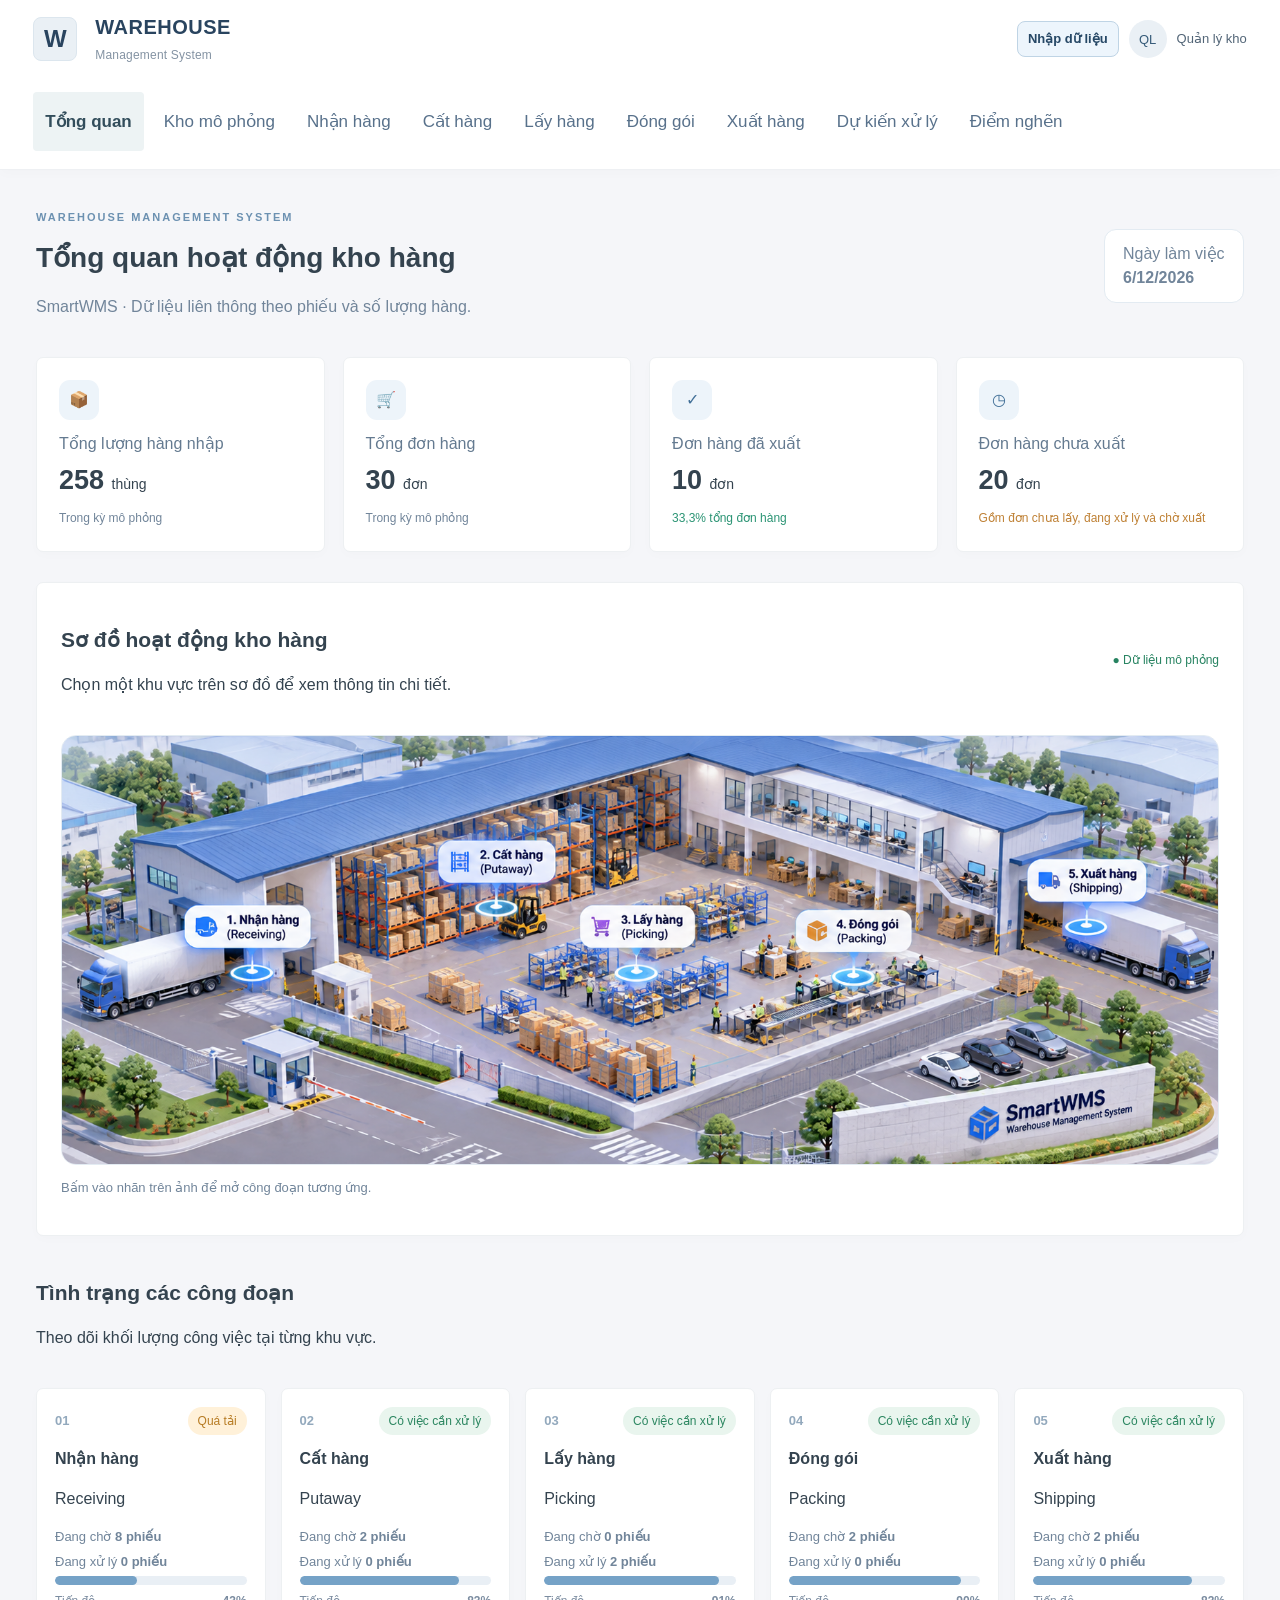
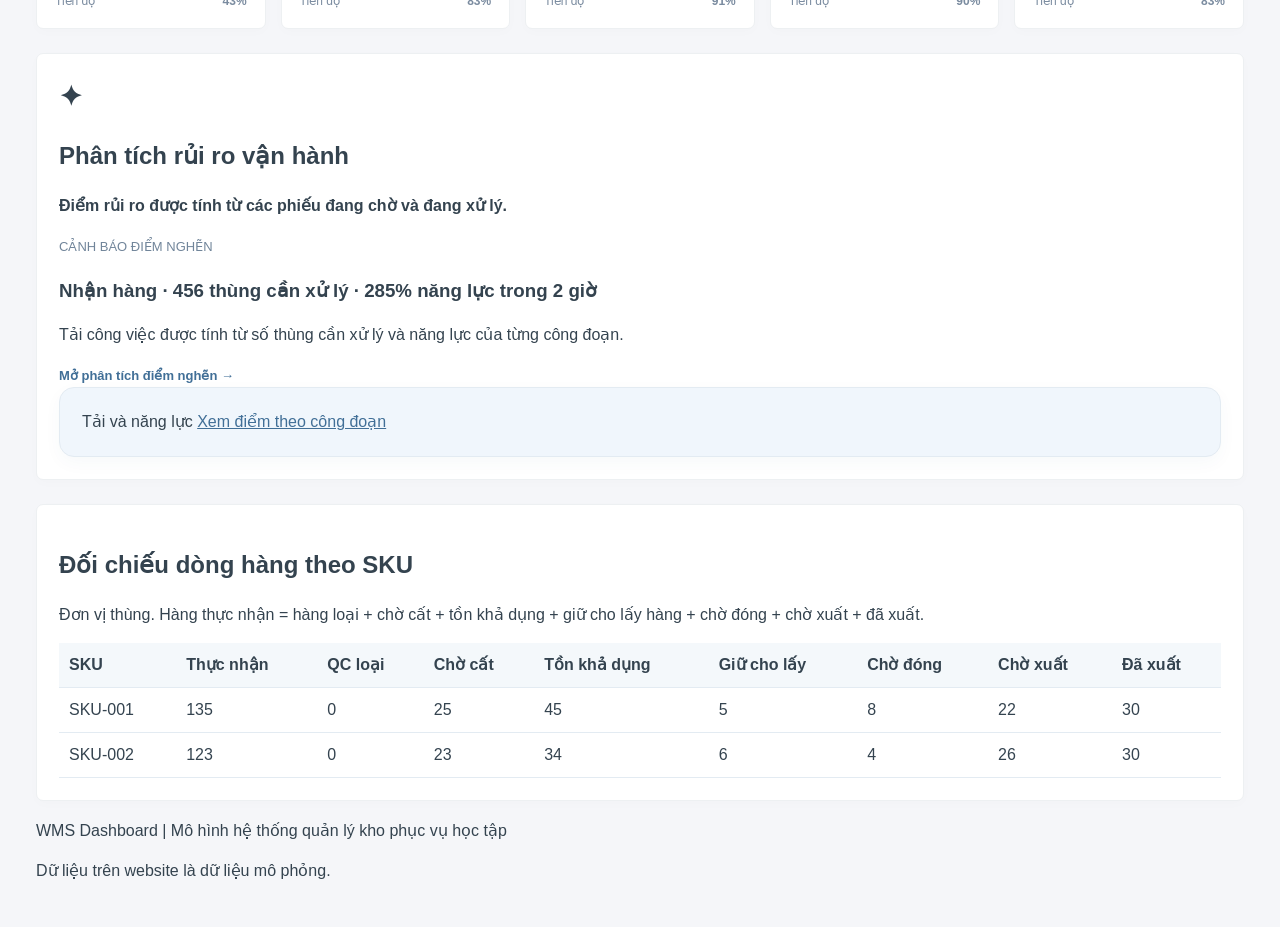
==== index.html @ bd13a4e2 "Add files via upload" ====
<!DOCTYPE html>
<html lang="vi">
<head>
    <meta charset="UTF-8">
    <meta name="viewport" content="width=device-width, initial-scale=1.0">
    <title>WMS - Hệ thống quản lý kho</title>
    <link rel="stylesheet" href="style.css?v=7">
</head>
<body>

<header class="topbar">
    <div class="brand">
        <span class="brand-icon">W</span>
        <div>
            <h2>WAREHOUSE</h2>
            <small>Management System</small>
        </div>
    </div>

    <nav class="navigation">
        <a class="active" href="index.html">Tổng quan</a>
        <a href="simulation.html">Kho mô phỏng</a>
        <a href="stage.html?stage=receiving">Nhận hàng</a>
        <a href="stage.html?stage=putaway">Cất hàng</a>
        <a href="stage.html?stage=picking">Lấy hàng</a>
        <a href="stage.html?stage=packing">Đóng gói</a>
        <a href="stage.html?stage=shipping">Xuất hàng</a>
        <a href="ai_dashboard.html">Dự kiến xử lý</a>
        <a href="bottleneck_analysis.html">Điểm nghẽn</a>
    </nav>

    <div class="user">
        <a class="data-import-link" href="import.html">Nhập dữ liệu</a><span class="avatar">QL</span>
        <span>Quản lý kho</span>
    </div>
</header>

<main class="container">

    <section class="page-heading">
        <div>
            <p class="eyebrow">WAREHOUSE MANAGEMENT SYSTEM</p>
            <h1>Tổng quan hoạt động kho hàng</h1>
            <p class="subheading">SmartWMS · Dữ liệu liên thông theo phiếu và số lượng hàng.</p>
        </div>
        <div class="date-box">
            <span>Ngày làm việc</span>
            <strong id="today"></strong>
        </div>
    </section>

    <section class="overview-grid">
        <div class="overview-card">
            <span class="card-icon">📦</span>
            <p>Tổng lượng hàng nhập</p>
          <h2>0 <small>thùng</small></h2>
            <span class="card-note">Trong kỳ mô phỏng</span>
        </div>

        <div class="overview-card">
            <span class="card-icon">🛒</span>
            <p>Tổng đơn hàng</p>
            <h2>0 <small>đơn</small></h2>
            <span class="card-note">Trong kỳ mô phỏng</span>
        </div>

        <div class="overview-card">
            <span class="card-icon">✓</span>
            <p>Đơn hàng đã xuất</p>
           <h2>0 <small>đơn</small></h2>
            <span class="card-note positive">Chưa có dữ liệu</span>
        </div>

        <div class="overview-card">
            <span class="card-icon">◷</span>
            <p>Đơn hàng chưa xuất</p>
        <h2>0 <small>đơn</small></h2>
            <span class="card-note warning-text">Gồm đơn chưa lấy, đang xử lý và chờ xuất</span>
        </div>
    </section>

    <section class="warehouse-section">
        <div class="section-heading">
            <div>
                <h2>Sơ đồ hoạt động kho hàng</h2>
                <p>Chọn một khu vực trên sơ đồ để xem thông tin chi tiết.</p>
            </div>
            <span class="live-label">● Dữ liệu mô phỏng</span>
        </div>

        <div class="warehouse-map">
          <img src="warehouse.png" alt="Sơ đồ kho hàng">

            <a class="hotspot receiving" href="stage.html?stage=receiving" aria-label="Nhận hàng" style="--x:10.6%;--y:39.6%;--w:10.9%"></a>

            <a class="hotspot putaway" href="stage.html?stage=putaway" aria-label="Cất hàng" style="--x:32.5%;--y:24.4%;--w:10.2%"></a>

            <a class="hotspot picking" href="stage.html?stage=picking" aria-label="Lấy hàng" style="--x:44.8%;--y:39.5%;--w:10.0%"></a>

            <a class="hotspot packing" href="stage.html?stage=packing" aria-label="Đóng gói" style="--x:63.5%;--y:40.5%;--w:10.0%"></a>

            <a class="hotspot shipping" href="stage.html?stage=shipping" aria-label="Xuất hàng" style="--x:83.5%;--y:28.8%;--w:10.3%"></a>
        </div>

        <p class="image-caption">
            Bấm vào nhãn trên ảnh để mở công đoạn tương ứng.
        </p>
    </section>

    <section class="process-section">
        <div class="section-heading">
            <div>
                <h2>Tình trạng các công đoạn</h2>
                <p>Theo dõi khối lượng công việc tại từng khu vực.</p>
            </div>
        </div>

        <div class="process-grid">

            <a class="process-card" href="stage.html?stage=receiving">
                <div class="process-top">
                    <span class="process-number">01</span>
                    <span class="status stable">Chưa có phiếu</span>
                </div>
                <h3>Nhận hàng</h3>
                <p>Receiving</p>
                <div class="process-data">
                    <span>Đang chờ <b>0 phiếu</b></span>
                    <span>Đang xử lý <b>0 phiếu</b></span>
                </div>
                <div class="progress-bar"><span style="width:0%"></span></div>
                <div class="progress-label"><span>Tiến độ</span><b>—</b></div>
            </a>

            <a class="process-card" href="stage.html?stage=putaway">
                <div class="process-top">
                    <span class="process-number">02</span>
                    <span class="status stable">Chưa có phiếu</span>
                </div>
                <h3>Cất hàng</h3>
                <p>Putaway</p>
                <div class="process-data">
                    <span>Đang chờ <b>0 phiếu</b></span>
                    <span>Đang xử lý <b>0 phiếu</b></span>
                </div>
                <div class="progress-bar"><span style="width:0%"></span></div>
                <div class="progress-label"><span>Tiến độ</span><b>—</b></div>
            </a>

            <a class="process-card" href="stage.html?stage=picking">
                <div class="process-top">
                    <span class="process-number">03</span>
                    <span class="status stable">Chưa có phiếu</span>
                </div>
                <h3>Lấy hàng</h3>
                <p>Picking</p>
                <div class="process-data">
                    <span>Đang chờ <b>0 phiếu</b></span>
                    <span>Đang xử lý <b>0 phiếu</b></span>
                </div>
                <div class="progress-bar"><span style="width:0%"></span></div>
                <div class="progress-label"><span>Tiến độ</span><b>—</b></div>
            </a>

            <a class="process-card" href="stage.html?stage=packing">
                <div class="process-top">
                    <span class="process-number">04</span>
                    <span class="status stable">Chưa có phiếu</span>
                </div>
                <h3>Đóng gói</h3>
                <p>Packing</p>
                <div class="process-data">
                    <span>Đang chờ <b>0 phiếu</b></span>
                    <span>Đang xử lý <b>0 phiếu</b></span>
                </div>
                <div class="progress-bar"><span style="width:0%"></span></div>
                <div class="progress-label"><span>Tiến độ</span><b>—</b></div>
            </a>

            <a class="process-card" href="stage.html?stage=shipping">
                <div class="process-top">
                    <span class="process-number">05</span>
                    <span class="status stable">Chưa có phiếu</span>
                </div>
                <h3>Xuất hàng</h3>
                <p>Shipping</p>
                <div class="process-data">
                    <span>Đang chờ <b>0 phiếu</b></span>
                    <span>Đang xử lý <b>0 phiếu</b></span>
                </div>
                <div class="progress-bar"><span style="width:0%"></span></div>
                <div class="progress-label"><span>Tiến độ</span><b>—</b></div>
            </a>

        </div>
    </section>

    <section class="ai-section" id="ai">
        <div class="ai-heading">
            <span class="ai-icon">✦</span>
            <div>
                <h2>Phân tích rủi ro vận hành</h2>
                <p>Điểm rủi ro được tính từ các phiếu đang chờ và đang xử lý.</p>
            </div>
        </div>

        <div class="ai-content" id="bottleneck">
            <div>
                <span class="ai-label">CẢNH BÁO ĐIỂM NGHẼN</span>
                <h3><span id="video-summary">Phân tích điểm nghẽn theo công đoạn</span></h3>
                <p>
                    Tải công việc được tính từ số thùng cần xử lý và năng lực của từng công đoạn.
                </p>
                <a href="bottleneck_analysis.html" class="detail-link">
                    Mở phân tích điểm nghẽn →
                </a>
            </div>

            <div class="prediction-box">
                <span>Tải và năng lực</span>
                <a href="ai_dashboard.html">Xem điểm theo công đoạn</a>
            </div>
        </div>
    </section>

    <section class="panel"><h2>Đối chiếu dòng hàng theo SKU</h2><p>Đơn vị thùng. Hàng thực nhận = hàng loại + chờ cất + tồn khả dụng + giữ cho lấy hàng + chờ đóng + chờ xuất + đã xuất.</p><div class="table-wrap"><table><thead><tr><th>SKU</th><th>Thực nhận</th><th>QC loại</th><th>Chờ cất</th><th>Tồn khả dụng</th><th>Giữ cho lấy</th><th>Chờ đóng</th><th>Chờ xuất</th><th>Đã xuất</th></tr></thead><tbody id="inventory-body"></tbody></table></div></section>
    <footer>
        <p>WMS Dashboard | Mô hình hệ thống quản lý kho phục vụ học tập</p>
        <p>Dữ liệu trên website là dữ liệu mô phỏng.</p>
    </footer>

</main>

<script src="wms-demo.js?v=7"></script>
<script>
    document.getElementById("today").textContent = new Date().toLocaleDateString("vi-VN");
    function renderOverview() {
        const summary = WmsDemo.overview();
        const formatter = new Intl.NumberFormat("vi-VN", {maximumFractionDigits: 1});
        const cards = document.querySelectorAll(".overview-grid .overview-card");
        const counts = [summary.received, summary.orders, summary.completed, summary.orders - summary.completed];
        cards.forEach((card, i) => {
            card.querySelector("h2").firstChild.nodeValue = formatter.format(counts[i]) + " ";
        });
        cards[2].querySelector(".card-note").textContent = summary.orders
            ? formatter.format(100 * summary.completed / summary.orders) + "% tổng đơn hàng"
            : "Chưa có dữ liệu";
        document.querySelectorAll(".process-card").forEach(card => {
            const stage = new URL(card.href).searchParams.get("stage");
            const rows = summary.stages[stage];
            const metric = WmsDemo.analysis().find(item => item.stage === stage);
            const pending = rows.filter(row => row.status === "PENDING").length;
            const active = rows.filter(row => row.status === "IN_PROGRESS").length;
            const completed = rows.length - pending - active;
            const percent = rows.length ? Math.round(100 * completed / rows.length) : 0;
            const status = card.querySelector(".status");
            status.textContent = metric.risk === "HIGH" ? "Quá tải" : metric.workload ? "Có việc cần xử lý" : "Đã xử lý hết";
            status.classList.toggle("warning", metric.risk === "HIGH");
            const [waiting, processing] = card.querySelectorAll(".process-data b");
            waiting.textContent = pending + " phiếu";
            card.querySelector(".process-data").title = metric.ready + " lô/đơn chưa tạo phiếu · " + metric.workload + " thùng cần xử lý";
            processing.textContent = active + " phiếu";
            card.querySelector(".progress-bar span").style.width = percent + "%";
            card.querySelector(".progress-label b").textContent = rows.length ? percent + "%" : "—";
        });
        const inventory = WmsDemo.inventory();
        document.getElementById("inventory-body").innerHTML = inventory.map(item => '<tr><td>'+item.sku+'</td><td>'+item.received+'</td><td>'+item.rejected+'</td><td>'+item.toStore+'</td><td>'+item.free+'</td><td>'+item.reserved+'</td><td>'+item.toPack+'</td><td>'+item.toShip+'</td><td>'+item.shipped+'</td></tr>').join('');
    }
    renderOverview();
    window.addEventListener("pageshow", renderOverview);
    window.addEventListener("storage", renderOverview);
    window.addEventListener("wms:change", renderOverview);
</script>

<script src="wms-video.js?v=7"></script></body>
</html>
---- style.css ----
/* =====================================================
   WMS - UNIFIED HEADER
   Đồng bộ header toàn bộ website theo mẫu Tổng quan
===================================================== */

/* Header chung: logo hàng trên, menu hàng dưới */
.topbar {
    display: grid !important;
    grid-template-columns: 1fr auto;
    grid-template-areas:
        "brand user"
        "nav nav";
    align-items: center;
    gap: 20px 24px;
    min-height: auto !important;
    padding: 14px 2.6% 18px !important;
    background: #ffffff !important;
    border-bottom: 1px solid #e5eaf0;
    box-shadow: 0 2px 10px rgba(35, 55, 75, 0.045);
    position: sticky;
    top: 0;
    z-index: 100;
}

/* Logo */
.topbar .brand {
    grid-area: brand;
    display: flex;
    align-items: center;
    gap: 18px;
    min-width: 0;
    color: #29445f;
}

/* Ô vuông chữ W */
.topbar .brand-icon {
    width: 64px;
    height: 64px;
    min-width: 64px;
    display: flex;
    align-items: center;
    justify-content: center;
    background: #eaf0f5;
    border: 1px solid #dce6ee;
    border-radius: 15px;
    color: #29445f;
    font-size: 31px;
    font-weight: 800;
}

/* Tên thương hiệu */
.topbar .brand h2 {
    margin: 0;
    color: #29445f;
    font-size: 25px;
    line-height: 1.35;
    font-weight: 750;
    letter-spacing: 0.5px;
}

.topbar .brand small {
    display: block;
    margin-top: 5px;
    color: #8493a3;
    font-size: 16px;
    font-weight: 500;
    letter-spacing: 0.2px;
}

/* Hỗ trợ các trang cũ có brand viết khác cấu trúc */
.topbar .brand:not(:has(.brand-icon)) {
    display: grid;
    grid-template-columns: 64px auto;
    grid-template-rows: 34px 25px;
    column-gap: 18px;
    align-items: center;
    color: #29445f;
    font-size: 0;
}

.topbar .brand:not(:has(.brand-icon))::before {
    content: "W";
    grid-column: 1;
    grid-row: 1 / 3;
    width: 64px;
    height: 64px;
    display: flex;
    align-items: center;
    justify-content: center;
    background: #eaf0f5;
    border: 1px solid #dce6ee;
    border-radius: 15px;
    color: #29445f;
    font-size: 31px;
    font-weight: 800;
}

.topbar .brand:not(:has(.brand-icon))::after {
    content: "WAREHOUSE";
    grid-column: 2;
    grid-row: 1;
    align-self: end;
    color: #29445f;
    font-size: 25px;
    line-height: 1.35;
    font-weight: 750;
    letter-spacing: 0.5px;
}

.topbar .brand:not(:has(.brand-icon)) small {
    grid-column: 2;
    grid-row: 2;
    align-self: start;
    margin-top: 5px;
    color: #8493a3;
    font-size: 16px;
    font-weight: 500;
    letter-spacing: 0.2px;
}

.topbar .brand:not(:has(.brand-icon)) small::after {
    content: "Management System";
    font-size: 16px;
}

.topbar .brand:not(:has(.brand-icon)) small {
    font-size: 0;
}

/* Menu chung: hỗ trợ cả .navigation và .nav */
.topbar .navigation,
.topbar .nav {
    grid-area: nav;
    display: flex;
    align-items: center;
    justify-content: flex-start;
    flex-wrap: wrap;
    gap: 7px;
    width: 100%;
    min-width: 0;
}

.topbar .navigation a,
.topbar .nav a {
    display: inline-flex;
    align-items: center;
    justify-content: center;
    min-height: 59px;
    padding: 0 17px;
    border-radius: 11px;
    background: transparent;
    color: #687b8e;
    font-family: 'Be Vietnam Pro', Arial, sans-serif;
    font-size: 17px;
    font-weight: 500;
    text-decoration: none;
    white-space: nowrap;
    transition: all 0.2s ease;
}

.topbar .navigation a:hover,
.topbar .nav a:hover {
    color: #3477b5;
    background: #f2f6fa;
}

.topbar .navigation a.active,
.topbar .nav a.active {
    color: #376b91;
    background: #edf3f7;
    font-weight: 600;
}

/* Khu vực người dùng */
.topbar .user {
    grid-area: user;
    display: flex;
    align-items: center;
    justify-content: flex-end;
    gap: 10px;
    color: #526577;
    font-size: 13px;
    white-space: nowrap;
}

.topbar .avatar {
    display: inline-grid;
    place-items: center;
    flex: 0 0 38px;
    line-height: 1;
    width: 38px;
    height: 38px;
    background: #eaf0f5;
    color: #365b79;
    border-radius: 50%;
}

/* Link quay lại nếu nằm trong header */
.topbar > .back-link {
    grid-area: user;
    justify-self: end;
    align-self: center;
    margin: 0;
    padding: 9px 13px;
    border-radius: 8px;
    background: #edf3f7;
    color: #456d8b;
    white-space: nowrap;
}

/* Responsive */
@media (max-width: 1100px) {
    .topbar {
        gap: 15px;
        padding: 13px 3% 15px !important;
    }

    .topbar .navigation,
    .topbar .nav {
        flex-wrap: nowrap;
        overflow-x: auto;
        padding-bottom: 5px;
        scrollbar-width: thin;
    }

    .topbar .navigation a,
    .topbar .nav a {
        min-height: 48px;
        padding: 0 13px;
        font-size: 14px;
    }
}

@media (max-width: 600px) {
    .topbar {
        grid-template-columns: 1fr;
        grid-template-areas:
            "brand"
            "user"
            "nav";
        gap: 12px;
    }

    .topbar .brand-icon,
    .topbar .brand:not(:has(.brand-icon))::before {
        width: 48px;
        height: 48px;
        min-width: 48px;
        font-size: 24px;
    }

    .topbar .brand h2,
    .topbar .brand:not(:has(.brand-icon))::after {
        font-size: 20px;
    }

    .topbar .brand small,
    .topbar .brand:not(:has(.brand-icon)) small::after {
        font-size: 13px;
    }

    .topbar .user {
        justify-content: flex-start;
    }

    .topbar .navigation,
    .topbar .nav {
        gap: 4px;
    }

    .topbar .navigation a,
    .topbar .nav a {
        min-height: 42px;
        padding: 0 11px;
        font-size: 13px;
    }
}

/* FIX HEADER: CHUYỂN LOGO CŨ THÀNH MẪU ẢNH 1 */

.topbar .brand:not(:has(.brand-icon)) {
    display: grid !important;
    grid-template-columns: 64px auto !important;
    grid-template-rows: 34px 25px !important;
    column-gap: 18px !important;
    align-items: center !important;
    min-width: 0 !important;
    font-size: 0 !important;
}

/* Ẩn tên thương hiệu cũ */
.topbar .brand:not(:has(.brand-icon)) h2 {
    grid-column: 2;
    grid-row: 1;
    align-self: end;
    margin: 0 !important;
    font-size: 0 !important;
    line-height: 1.35 !important;
}

/* Hiển thị tên mới */
.topbar .brand:not(:has(.brand-icon)) h2::after {
    content: "WAREHOUSE";
    font-size: 25px;
    font-weight: 750;
    letter-spacing: 0.5px;
    color: #29445f;
}

/* Ẩn dòng mô tả cũ */
.topbar .brand:not(:has(.brand-icon)) small {
    grid-column: 2;
    grid-row: 2;
    align-self: start;
    margin-top: 5px !important;
    font-size: 0 !important;
}

/* Hiển thị dòng mô tả theo mẫu */
.topbar .brand:not(:has(.brand-icon)) small::after {
    content: "Management System";
    font-size: 16px;
    font-weight: 500;
    letter-spacing: 0.2px;
    color: #8493a3;
}

/* Tạo biểu tượng W */
.topbar .brand:not(:has(.brand-icon))::before {
    content: "W";
    grid-column: 1;
    grid-row: 1 / 3;
    width: 64px;
    height: 64px;
    display: flex;
    align-items: center;
    justify-content: center;
    background: #eaf0f5;
    border: 1px solid #dce6ee;
    border-radius: 15px;
    color: #29445f;
    font-size: 31px;
    font-weight: 800;
}


/* GitHub Pages layout repair */
:root{--ink:#263e58;--muted:#71859a;--line:#e3ebf2;--blue:#416f97;--bg:#f5f8fb}*{box-sizing:border-box}body{margin:0;background:var(--bg);color:var(--ink);font-family:Inter,Segoe UI,Arial,sans-serif;line-height:1.5}a{color:var(--blue)}.container,.page{max-width:1260px;margin:0 auto;padding:28px 26px}.page-heading,.section-heading{display:flex;align-items:center;justify-content:space-between;gap:20px;margin:0 0 22px}.page-heading h1{font-size:28px;margin:4px 0}.eyebrow{font-size:11px;letter-spacing:2px;color:#6c91b1;font-weight:700}.subheading,.card-note,.date-box,.process-data,.ai-label{color:var(--muted)}.date-box{background:white;border:1px solid var(--line);border-radius:12px;padding:12px 18px;min-width:140px}.date-box span,.date-box strong{display:block}.overview-grid{display:grid;grid-template-columns:repeat(4,minmax(0,1fr));gap:18px;margin-bottom:30px}.overview-card,.process-card,.prediction-box,.ai-section,.panel,.sim-panel,.kpi{background:white;border:1px solid var(--line);border-radius:15px;padding:22px;box-shadow:0 6px 18px #274b7109}.overview-card p{margin:12px 0 4px;color:#647a90}.overview-card h2{font-size:31px;margin:0 0 5px;color:#274866}.overview-card h2 small{font-size:14px;font-weight:400}.card-icon{display:inline-grid;place-items:center;background:#edf4fa;width:40px;height:40px;border-radius:11px;color:#416f97}.card-note{font-size:12px}.positive{color:#2b9474}.warning-text{color:#bf8135}.warehouse-section,.process-section,.ai-section{margin:24px 0}.section-heading h2,.warehouse-section h2,.process-section h2{font-size:21px}.warehouse-map{position:relative;overflow:hidden;background:white;border:1px solid var(--line);border-radius:15px;padding:15px;min-height:310px}.warehouse-map img{width:100%;height:auto;display:block;object-fit:contain;border-radius:10px}.hotspot{position:absolute;background:#ffffffec;color:#365a7a;border:1px solid #c7dbe9;border-radius:9px;padding:6px 9px;font-size:12px;box-shadow:0 3px 12px #183b5920}.image-caption{color:var(--muted);font-size:13px}.process-grid{display:grid;grid-template-columns:repeat(5,minmax(0,1fr));gap:15px}.process-card{padding:18px}.process-top{display:flex;justify-content:space-between;align-items:center;gap:8px}.process-number{color:#93a9bd;font-size:13px;font-weight:700}.process-card h3{font-size:16px;margin:12px 0}.process-data{font-size:13px}.status{display:inline-block;padding:5px 10px;border-radius:20px;font-size:12px;background:#e9f5ee;color:#2b8660}.status.warning{background:#fff1d9;color:#b77c24}.progress-bar{height:9px;background:#e9eff5;border-radius:20px;overflow:hidden}.progress-bar>span,.progress-bar>div{display:block;height:100%;background:#75a2c7;border-radius:20px}.progress-label{font-size:12px;color:#7b8ca0}.detail-link{font-size:13px;text-decoration:none;font-weight:600}.ai-section{display:flex;flex-wrap:wrap;gap:18px;align-items:center}.ai-heading{font-weight:700}.ai-content{flex:1;min-width:240px}.ai-icon{font-size:28px}.prediction-box{background:#f0f6fc;flex:1}.ai-label{font-size:13px}.live-label{font-size:12px;color:#278361}.sim-layout{display:grid;grid-template-columns:2fr 1fr;gap:18px}.sim-panel{margin-bottom:15px}.sim-controls{display:flex;gap:10px;flex-wrap:wrap}.sim-btn,.btn{border:1px solid #c8d8e7;border-radius:9px;background:white;padding:10px 16px;cursor:pointer}.sim-btn.primary,.btn-primary{background:#426f97;color:white}.sim-stage-tabs{display:flex;flex-wrap:wrap;gap:8px}.sim-stage-tab{border:1px solid #d7e4ef;padding:10px;border-radius:8px;cursor:pointer}.sim-stage-tab.active{background:#eaf3fa}.warehouse-scene{min-height:260px;background:#f0f6fc;border-radius:12px;padding:18px}.sim-progress-track{height:10px;background:#e3ebf3;border-radius:15px;overflow:hidden}.sim-progress-fill{height:100%;background:#6195bf}.kpis{display:grid;grid-template-columns:repeat(4,1fr);gap:15px}.kpi-value{font-size:26px;font-weight:700}.panel{margin:18px 0}.hidden{display:none!important}.table-wrap{overflow:auto}table{border-collapse:collapse;width:100%}th,td{padding:10px;border-bottom:1px solid var(--line);text-align:left}th{background:#f4f8fb}.actions{display:flex;gap:10px;flex-wrap:wrap}.search{padding:10px;border:1px solid var(--line);border-radius:8px}@media(max-width:1000px){.overview-grid,.kpis{grid-template-columns:repeat(2,1fr)}.process-grid{grid-template-columns:repeat(3,1fr)}.sim-layout{grid-template-columns:1fr}}@media(max-width:600px){.container,.page{padding:16px}.overview-grid,.process-grid,.kpis{grid-template-columns:1fr}.page-heading{display:block}.overview-card h2{font-size:26px}}

/* v2 navigation and links */
.topbar .navigation{grid-column:1/-1;display:flex;gap:8px;flex-wrap:wrap;padding-top:14px}.topbar .navigation a{padding:12px 15px;border-radius:10px;text-decoration:none;color:#58718b;font-weight:500}.topbar .navigation a.active,.topbar .navigation a:hover{background:#eaf2f8;color:#315f85}.process-card{text-decoration:none;color:inherit}.process-card:hover{border-color:#aac9e2}.process-data span{display:block;margin:5px 0}.progress-label{display:flex;justify-content:space-between;margin-top:7px}.topbar{background:#fff}.topbar .user{grid-column:2;grid-row:1}

/* Hit areas follow the labels embedded in the warehouse image. */
.warehouse-map { padding: 0; min-height: 0; }
.warehouse-map .hotspot {
    inset: auto;
    left: var(--x);
    top: var(--y);
    width: var(--w);
    height: 10.3%;
    padding: 0;
    background: transparent;
    border: 0;
    box-shadow: none;
}
.warehouse-map .hotspot:hover, .warehouse-map .hotspot:focus-visible {
    outline: 3px solid #146bc5;
    outline-offset: 2px;
}

.topbar .data-import-link {
    padding: 7px 10px;
    border: 1px solid #bfd4e5;
    border-radius: 8px;
    background: #edf5fc;
    color: #274866;
    text-decoration: none;
    font-weight: 600;
}

.topbar .data-import-link:hover,
.topbar .data-import-link:focus-visible {
    background: #dcecf9;
}

#import-data {
    display: block;
    width: 100%;
    min-height: 130px;
    margin: 8px 0 16px;
    padding: 12px;
    border: 1px solid #bfd4e5;
    border-radius: 8px;
}

/* Layout aligned with the supplied walkthrough. */
body {background:#f5f6f9;color:#34434f;font-family:"Segoe UI",Arial,sans-serif;}
.topbar {background:#fff;border-bottom:1px solid #eef0f3;box-shadow:0 3px 12px #24374405;}
.topbar .navigation a {font-weight:500;border-radius:4px;padding:10px 12px;}
.topbar .navigation a.active {background:#edf3f4;color:#324d5b;}
.overview-card,.panel,.process-card,.ai-section,.sim-panel,.warehouse-section {
border:1px solid #edf0f2;border-radius:7px;background:white;box-shadow:0 3px 12px #24374404;}
.warehouse-section {padding:24px;}
.overview-card h2 {font-size:27px;color:#34434f;}
.ai-section {display:block;}
.comparison {display:grid;grid-template-columns:100px 1fr 90px;align-items:center;gap:15px;margin:12px 0;font-size:13px;}
.comparison>div {height:9px;background:#edf0f3;border-radius:7px;}
.comparison i {display:block;height:100%;border-radius:7px;background:#6389a3;}
.comparison b {font-weight:500;text-align:right;}
.chart-group {margin:24px 0;}
@media(max-width:600px){.comparison{grid-template-columns:75px 1fr 70px;gap:6px;}.warehouse-section{padding:10px;}}
.capacity-controls {display:flex;gap:16px;align-items:end;flex-wrap:wrap;}
.capacity-controls label {display:grid;gap:6px;flex:1;min-width:150px;}
.capacity-controls input,.capacity-controls select {width:100%;padding:10px;border:1px solid #c8d8e7;border-radius:7px;background:white;}
@media(min-width:700px){.topbar .brand-icon{width:44px;height:44px;min-width:44px;font-size:24px;border-radius:8px;}.topbar .brand h2{font-size:20px;}.topbar .brand small{font-size:12px;}.topbar{gap:14px 24px;}}
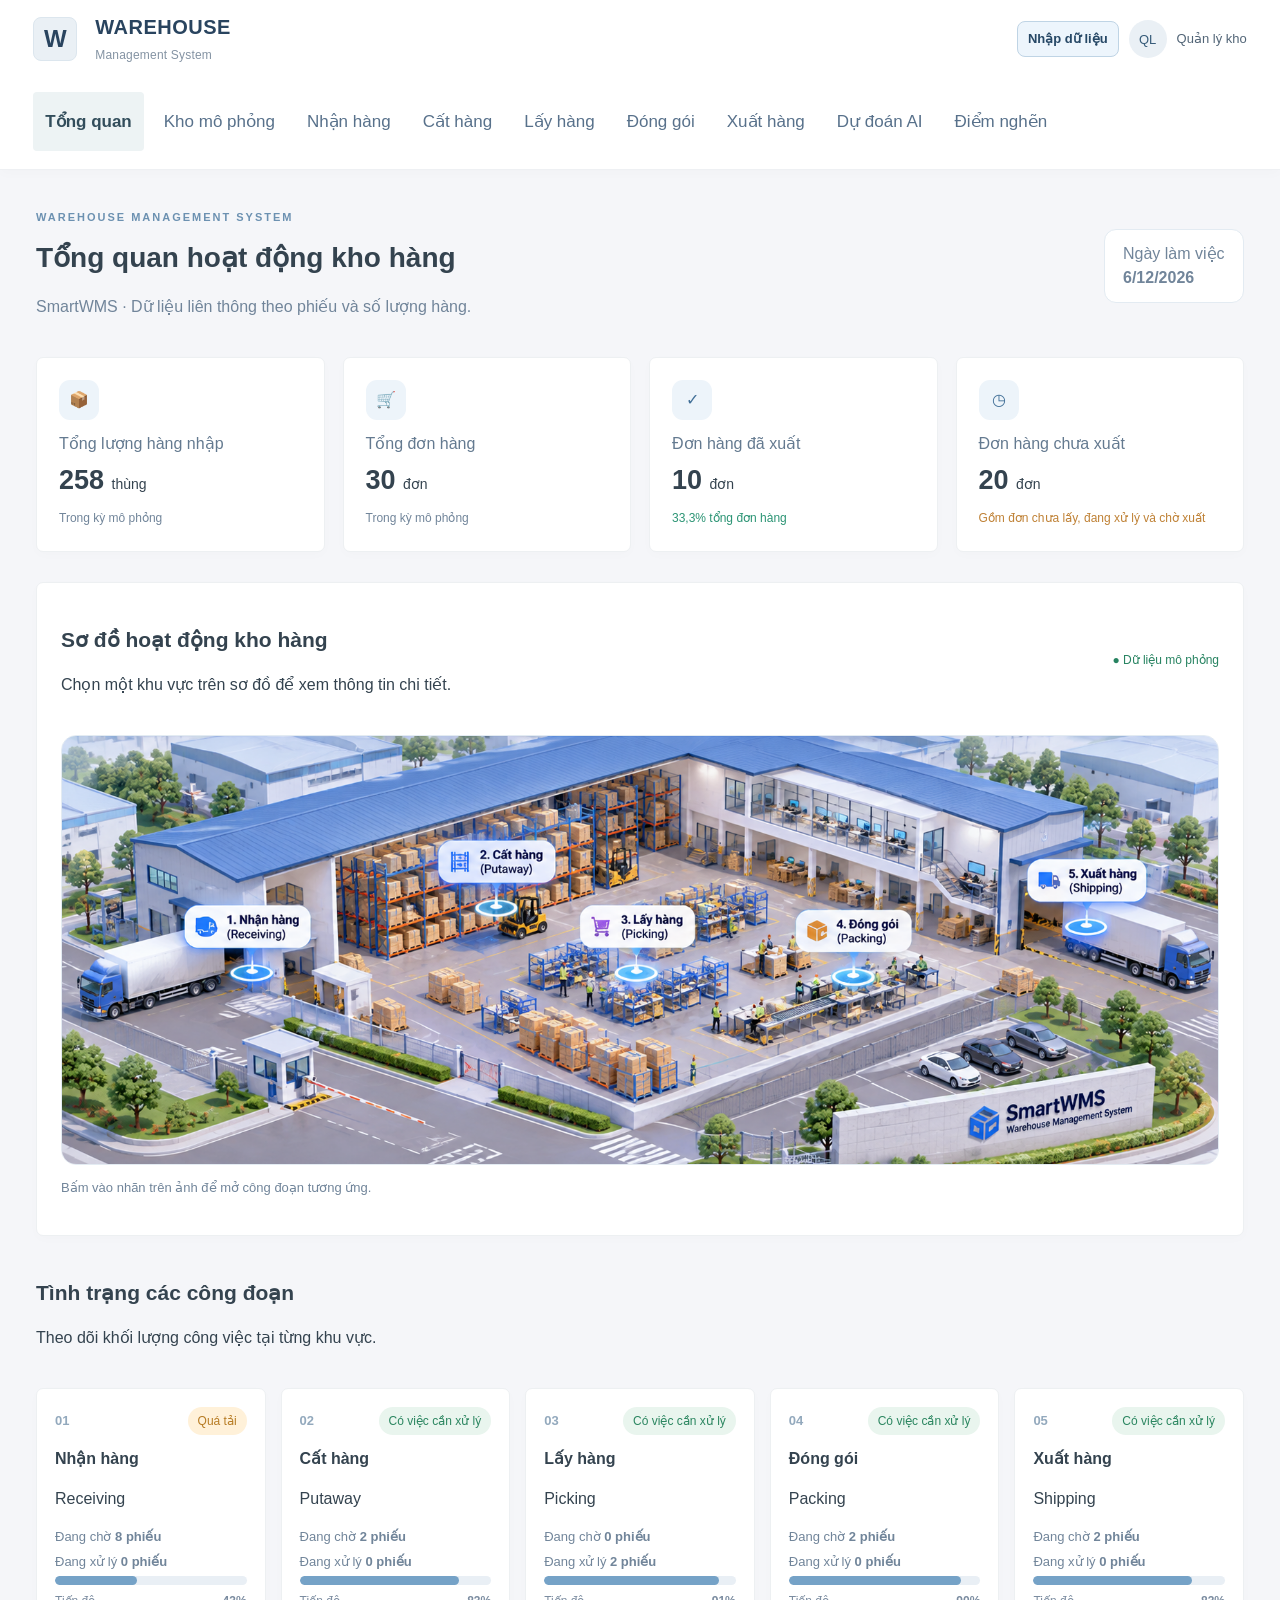
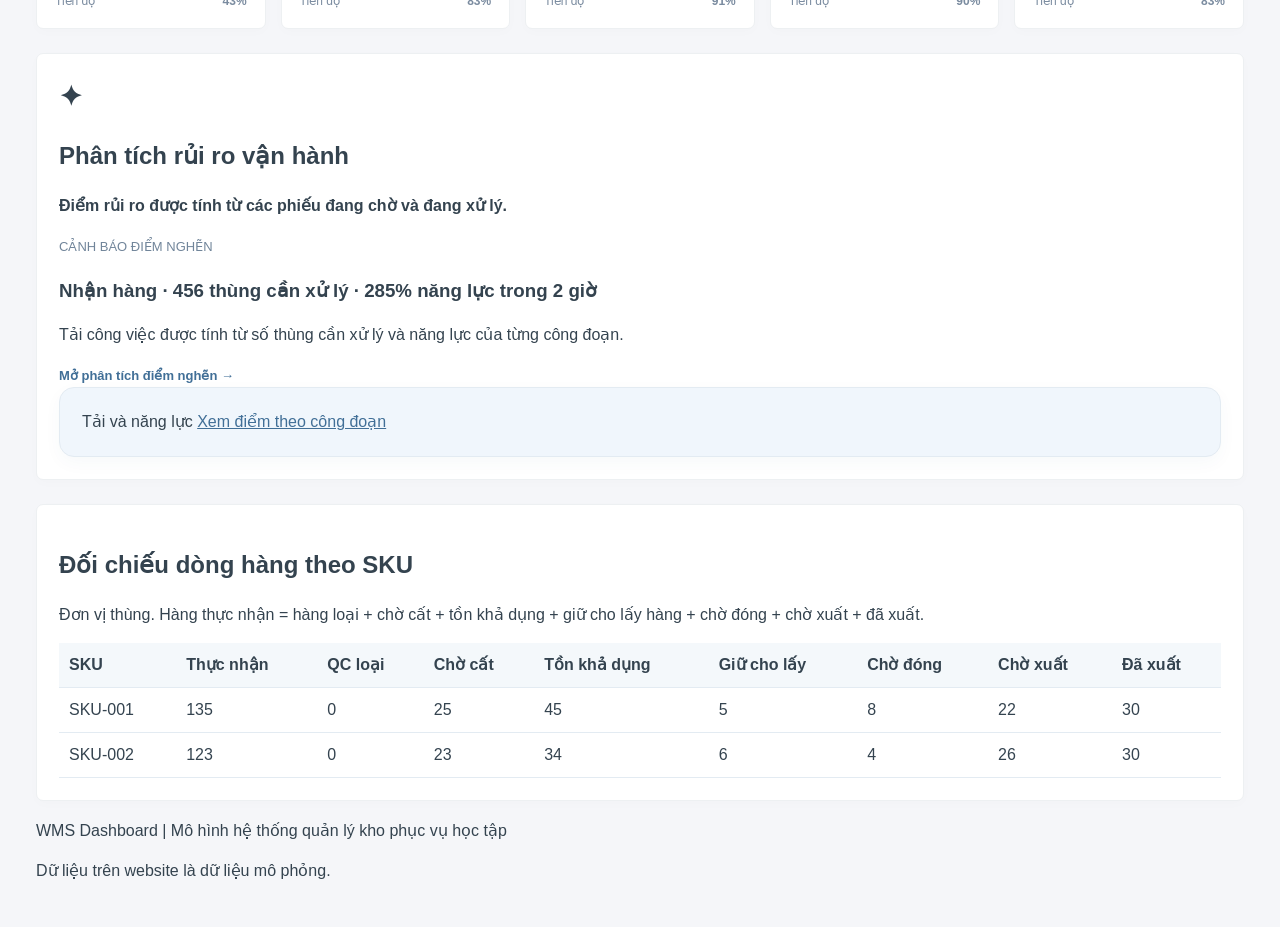
==== commit 19237e4a: "Rename link text from 'Dự kiến xử lý' to 'Dự đoán AI'" ====
--- a/index.html
+++ b/index.html
@@ -26,7 +26,7 @@
         <a href="stage.html?stage=picking">Lấy hàng</a>
         <a href="stage.html?stage=packing">Đóng gói</a>
         <a href="stage.html?stage=shipping">Xuất hàng</a>
-        <a href="ai_dashboard.html">Dự kiến xử lý</a>
+        <a href="ai_dashboard.html">Dự đoán AI</a>
         <a href="bottleneck_analysis.html">Điểm nghẽn</a>
     </nav>
 
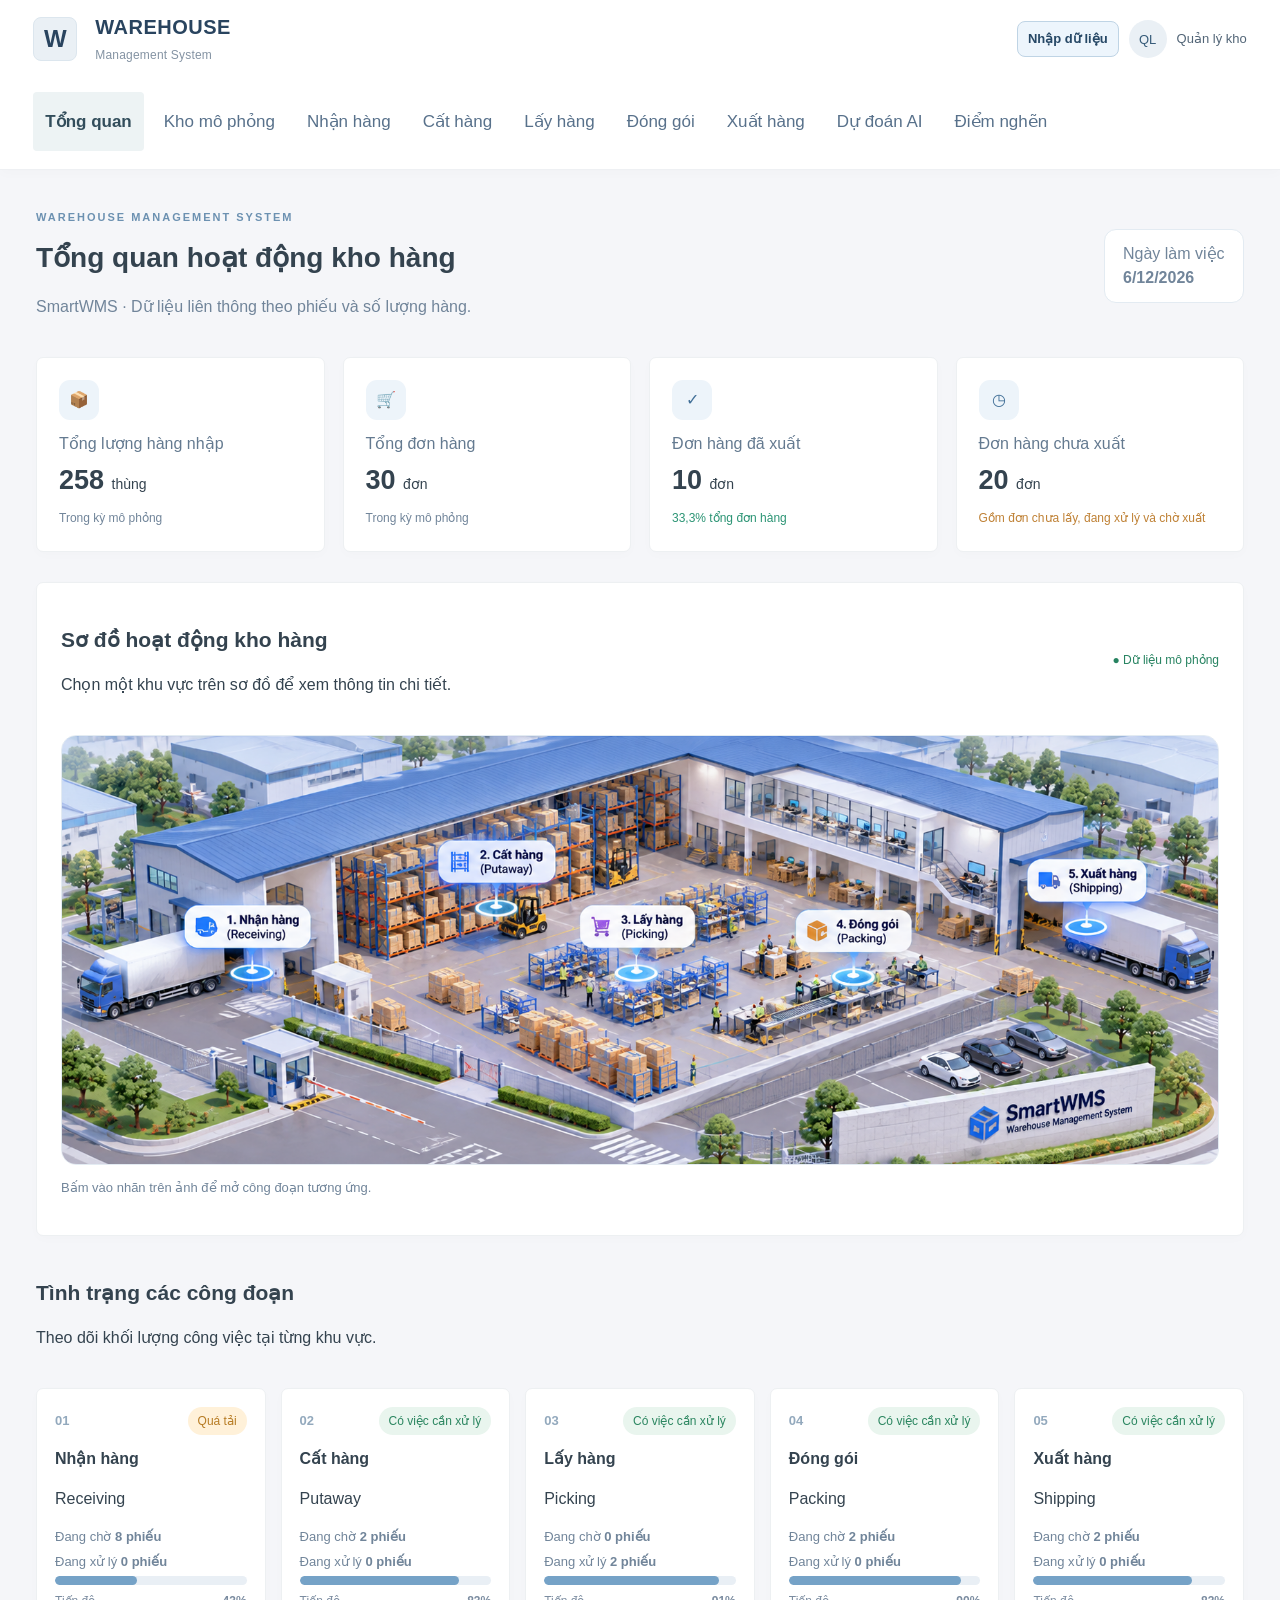
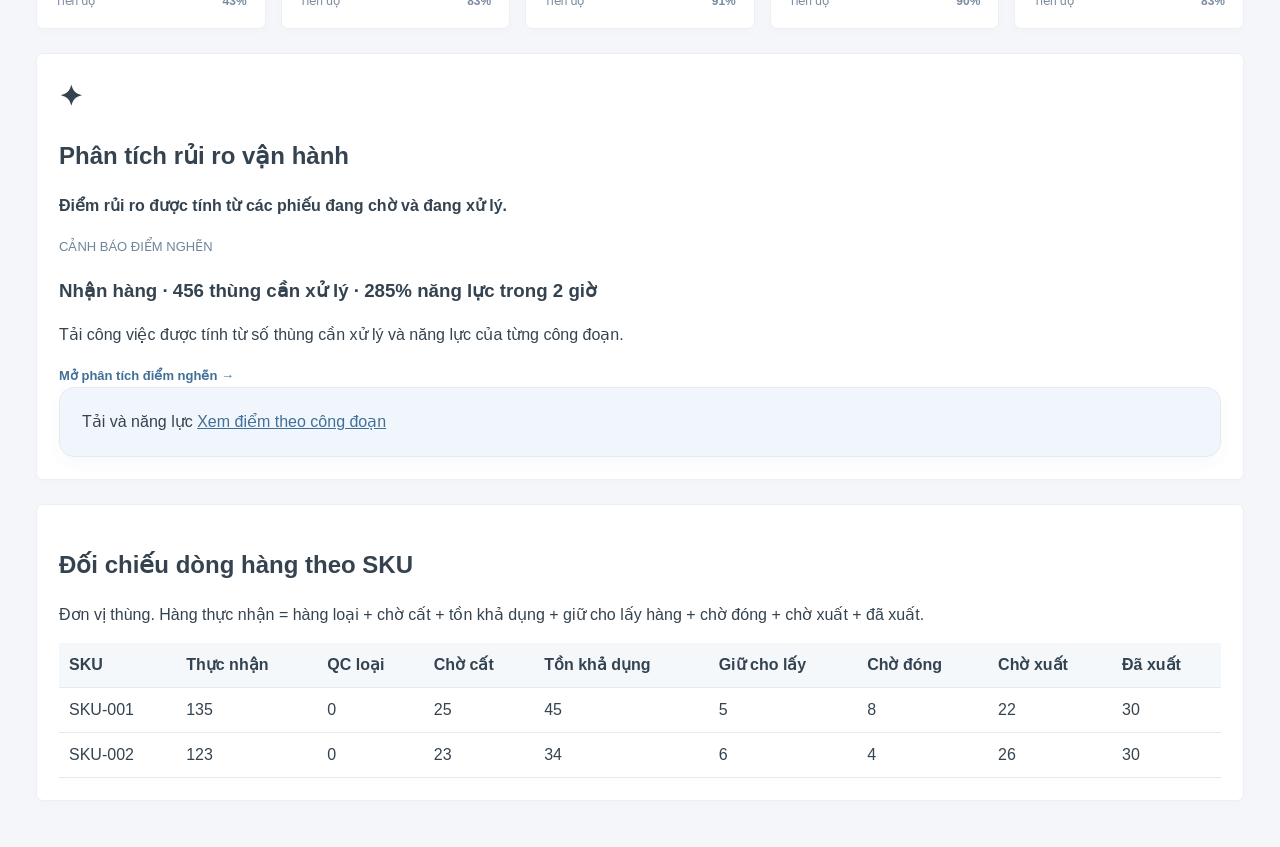
==== commit 3dac7a96: "Refactor HTML structure and improve formatting" ====
--- a/index.html
+++ b/index.html
@@ -31,7 +31,8 @@
     </nav>
 
     <div class="user">
-        <a class="data-import-link" href="import.html">Nhập dữ liệu</a><span class="avatar">QL</span>
+        <a class="data-import-link" href="import.html">Nhập dữ liệu</a>
+        <span class="avatar">QL</span>
         <span>Quản lý kho</span>
     </div>
 </header>
@@ -54,7 +55,7 @@
         <div class="overview-card">
             <span class="card-icon">📦</span>
             <p>Tổng lượng hàng nhập</p>
-          <h2>0 <small>thùng</small></h2>
+            <h2>0 <small>thùng</small></h2>
             <span class="card-note">Trong kỳ mô phỏng</span>
         </div>
 
@@ -68,14 +69,14 @@
         <div class="overview-card">
             <span class="card-icon">✓</span>
             <p>Đơn hàng đã xuất</p>
-           <h2>0 <small>đơn</small></h2>
+            <h2>0 <small>đơn</small></h2>
             <span class="card-note positive">Chưa có dữ liệu</span>
         </div>
 
         <div class="overview-card">
             <span class="card-icon">◷</span>
             <p>Đơn hàng chưa xuất</p>
-        <h2>0 <small>đơn</small></h2>
+            <h2>0 <small>đơn</small></h2>
             <span class="card-note warning-text">Gồm đơn chưa lấy, đang xử lý và chờ xuất</span>
         </div>
     </section>
@@ -90,16 +91,12 @@
         </div>
 
         <div class="warehouse-map">
-          <img src="warehouse.png" alt="Sơ đồ kho hàng">
+            <img src="warehouse.png" alt="Sơ đồ kho hàng">
 
             <a class="hotspot receiving" href="stage.html?stage=receiving" aria-label="Nhận hàng" style="--x:10.6%;--y:39.6%;--w:10.9%"></a>
-
             <a class="hotspot putaway" href="stage.html?stage=putaway" aria-label="Cất hàng" style="--x:32.5%;--y:24.4%;--w:10.2%"></a>
-
             <a class="hotspot picking" href="stage.html?stage=picking" aria-label="Lấy hàng" style="--x:44.8%;--y:39.5%;--w:10.0%"></a>
-
             <a class="hotspot packing" href="stage.html?stage=packing" aria-label="Đóng gói" style="--x:63.5%;--y:40.5%;--w:10.0%"></a>
-
             <a class="hotspot shipping" href="stage.html?stage=shipping" aria-label="Xuất hàng" style="--x:83.5%;--y:28.8%;--w:10.3%"></a>
         </div>
 
@@ -224,28 +221,54 @@
         </div>
     </section>
 
-    <section class="panel"><h2>Đối chiếu dòng hàng theo SKU</h2><p>Đơn vị thùng. Hàng thực nhận = hàng loại + chờ cất + tồn khả dụng + giữ cho lấy hàng + chờ đóng + chờ xuất + đã xuất.</p><div class="table-wrap"><table><thead><tr><th>SKU</th><th>Thực nhận</th><th>QC loại</th><th>Chờ cất</th><th>Tồn khả dụng</th><th>Giữ cho lấy</th><th>Chờ đóng</th><th>Chờ xuất</th><th>Đã xuất</th></tr></thead><tbody id="inventory-body"></tbody></table></div></section>
-    <footer>
-        <p>WMS Dashboard | Mô hình hệ thống quản lý kho phục vụ học tập</p>
-        <p>Dữ liệu trên website là dữ liệu mô phỏng.</p>
-    </footer>
+    <section class="panel">
+        <h2>Đối chiếu dòng hàng theo SKU</h2>
+        <p>Đơn vị thùng. Hàng thực nhận = hàng loại + chờ cất + tồn khả dụng + giữ cho lấy hàng + chờ đóng + chờ xuất + đã xuất.</p>
+        <div class="table-wrap">
+            <table>
+                <thead>
+                    <tr>
+                        <th>SKU</th>
+                        <th>Thực nhận</th>
+                        <th>QC loại</th>
+                        <th>Chờ cất</th>
+                        <th>Tồn khả dụng</th>
+                        <th>Giữ cho lấy</th>
+                        <th>Chờ đóng</th>
+                        <th>Chờ xuất</th>
+                        <th>Đã xuất</th>
+                    </tr>
+                </thead>
+                <tbody id="inventory-body"></tbody>
+            </table>
+        </div>
+    </section>
 
 </main>
 
 <script src="wms-demo.js?v=7"></script>
 <script>
     document.getElementById("today").textContent = new Date().toLocaleDateString("vi-VN");
+
     function renderOverview() {
         const summary = WmsDemo.overview();
         const formatter = new Intl.NumberFormat("vi-VN", {maximumFractionDigits: 1});
         const cards = document.querySelectorAll(".overview-grid .overview-card");
-        const counts = [summary.received, summary.orders, summary.completed, summary.orders - summary.completed];
+        const counts = [
+            summary.received,
+            summary.orders,
+            summary.completed,
+            summary.orders - summary.completed
+        ];
+
         cards.forEach((card, i) => {
             card.querySelector("h2").firstChild.nodeValue = formatter.format(counts[i]) + " ";
         });
+
         cards[2].querySelector(".card-note").textContent = summary.orders
             ? formatter.format(100 * summary.completed / summary.orders) + "% tổng đơn hàng"
             : "Chưa có dữ liệu";
+
         document.querySelectorAll(".process-card").forEach(card => {
             const stage = new URL(card.href).searchParams.get("stage");
             const rows = summary.stages[stage];
@@ -255,23 +278,47 @@
             const completed = rows.length - pending - active;
             const percent = rows.length ? Math.round(100 * completed / rows.length) : 0;
             const status = card.querySelector(".status");
-            status.textContent = metric.risk === "HIGH" ? "Quá tải" : metric.workload ? "Có việc cần xử lý" : "Đã xử lý hết";
+
+            status.textContent = metric.risk === "HIGH"
+                ? "Quá tải"
+                : metric.workload
+                    ? "Có việc cần xử lý"
+                    : "Đã xử lý hết";
+
             status.classList.toggle("warning", metric.risk === "HIGH");
+
             const [waiting, processing] = card.querySelectorAll(".process-data b");
             waiting.textContent = pending + " phiếu";
-            card.querySelector(".process-data").title = metric.ready + " lô/đơn chưa tạo phiếu · " + metric.workload + " thùng cần xử lý";
+            card.querySelector(".process-data").title =
+                metric.ready + " lô/đơn chưa tạo phiếu · " +
+                metric.workload + " thùng cần xử lý";
             processing.textContent = active + " phiếu";
             card.querySelector(".progress-bar span").style.width = percent + "%";
-            card.querySelector(".progress-label b").textContent = rows.length ? percent + "%" : "—";
+            card.querySelector(".progress-label b").textContent =
+                rows.length ? percent + "%" : "—";
         });
+
         const inventory = WmsDemo.inventory();
-        document.getElementById("inventory-body").innerHTML = inventory.map(item => '<tr><td>'+item.sku+'</td><td>'+item.received+'</td><td>'+item.rejected+'</td><td>'+item.toStore+'</td><td>'+item.free+'</td><td>'+item.reserved+'</td><td>'+item.toPack+'</td><td>'+item.toShip+'</td><td>'+item.shipped+'</td></tr>').join('');
+        document.getElementById("inventory-body").innerHTML = inventory.map(item =>
+            '<tr><td>' + item.sku +
+            '</td><td>' + item.received +
+            '</td><td>' + item.rejected +
+            '</td><td>' + item.toStore +
+            '</td><td>' + item.free +
+            '</td><td>' + item.reserved +
+            '</td><td>' + item.toPack +
+            '</td><td>' + item.toShip +
+            '</td><td>' + item.shipped +
+            '</td></tr>'
+        ).join('');
     }
+
     renderOverview();
     window.addEventListener("pageshow", renderOverview);
     window.addEventListener("storage", renderOverview);
     window.addEventListener("wms:change", renderOverview);
 </script>
 
-<script src="wms-video.js?v=7"></script></body>
+<script src="wms-video.js?v=7"></script>
+</body>
 </html>
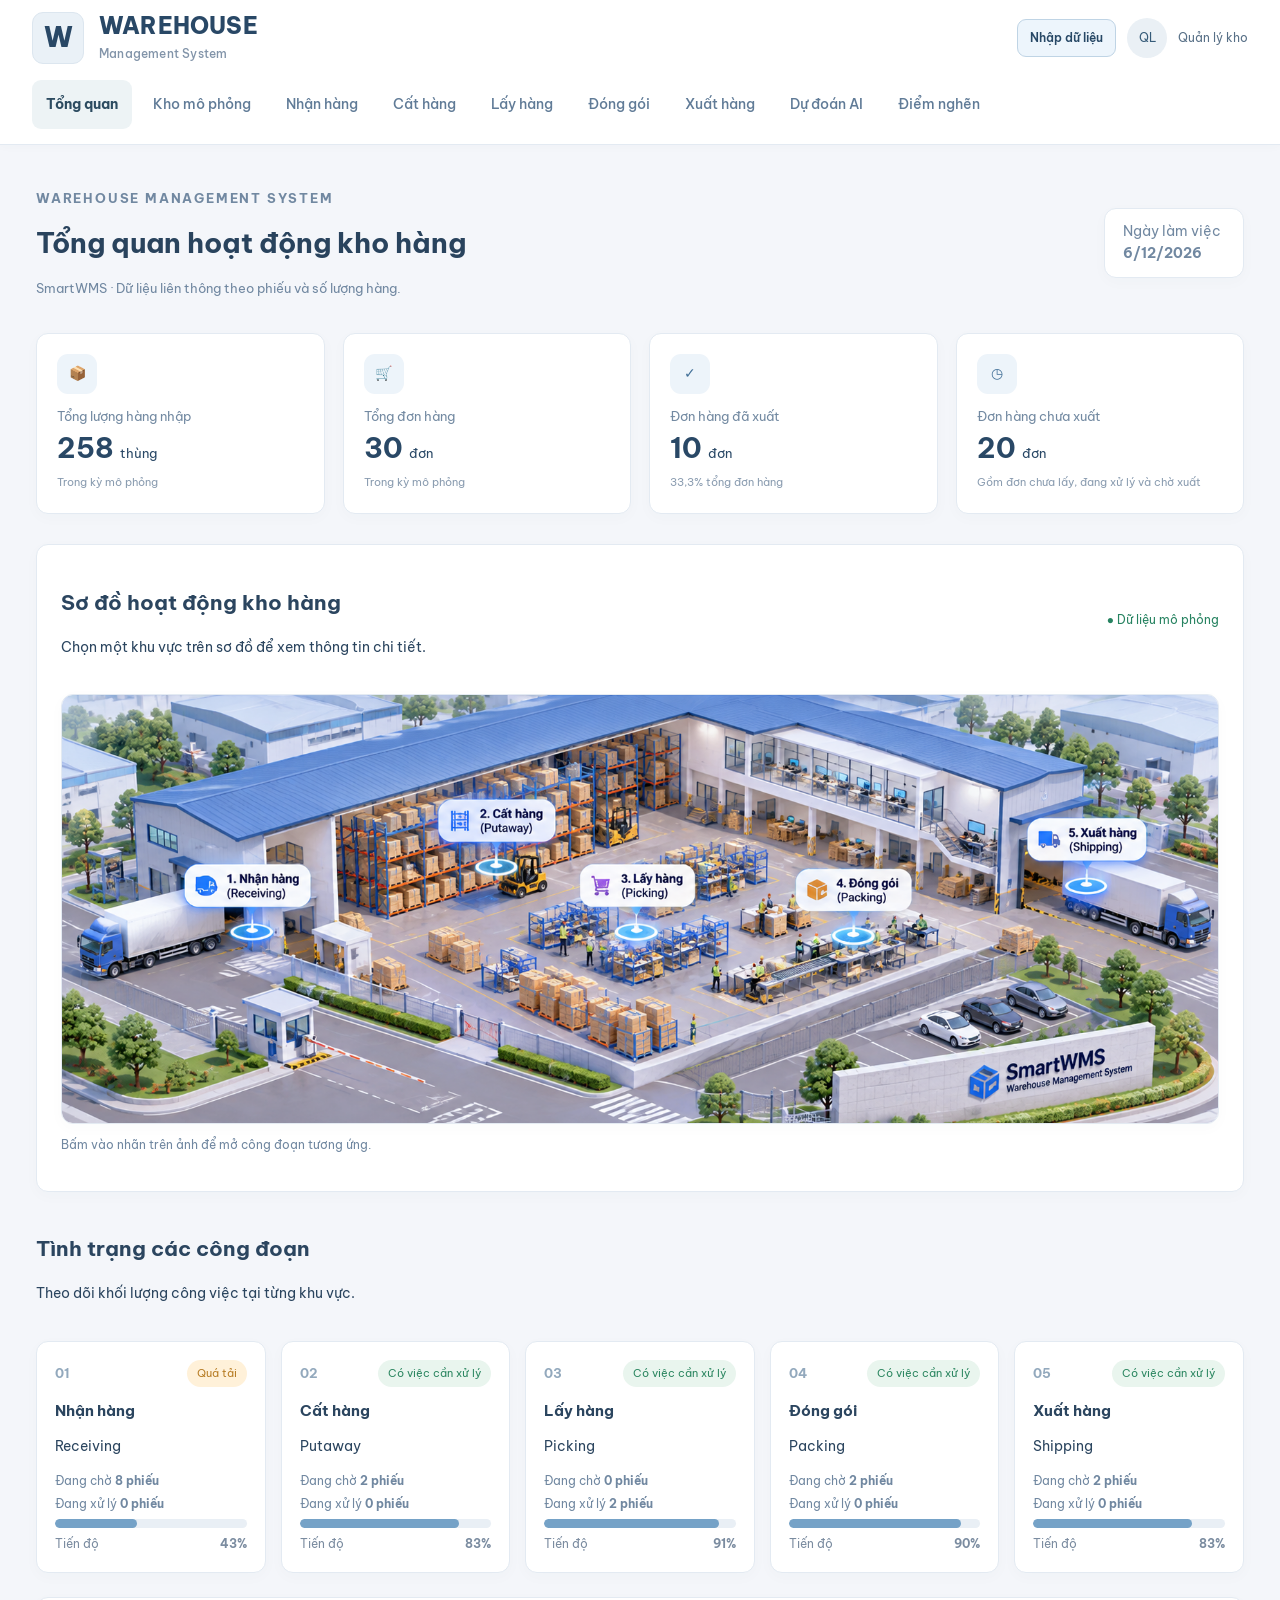
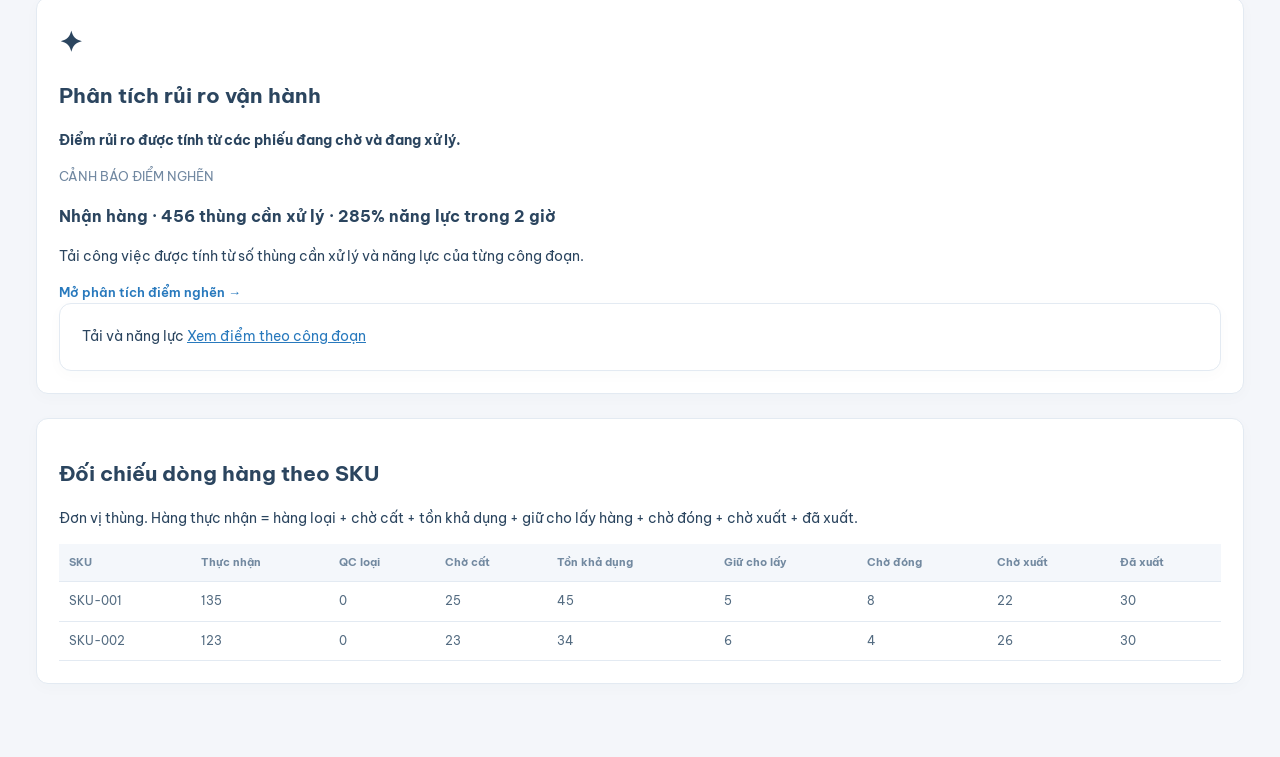
==== commit 2af4ecef: "Đồng bộ giao diện" ====
--- a/index.html
+++ b/index.html
@@ -6,6 +6,7 @@
     <meta name="viewport" content="width=device-width, initial-scale=1.0">
     <title>WMS - Hệ thống quản lý kho</title>
     <link rel="stylesheet" href="style.css?v=7">
+<link rel="stylesheet" href="smartwms-unified.css?v=1">
 </head>
 <body>
 
--- a/smartwms-unified.css
+++ b/smartwms-unified.css
@@ -0,0 +1,92 @@
+/* SmartWMS unified visual system — load LAST in <head> on every page. */
+@import url('https://fonts.googleapis.com/css2?family=Be+Vietnam+Pro:wght@400;500;600;700;800&display=swap');
+:root {
+  --wms-bg:#f4f6fa; --wms-surface:#ffffff; --wms-ink:#2b455f;
+  --wms-muted:#7188a1; --wms-border:#e3eaf2; --wms-primary:#2879bd;
+  --wms-primary-hover:#1f659f; --wms-active:#edf3f5;
+  --bg:var(--wms-bg); --ink:var(--wms-ink); --muted:var(--wms-muted);
+  --line:var(--wms-border); --blue:var(--wms-primary);
+}
+html {font-size:14px;}
+html body {font-family:'Be Vietnam Pro',sans-serif !important; background:var(--wms-bg) !important; color:var(--wms-ink) !important; line-height:1.55;}
+body button,body input,body select,body textarea {font-family:inherit !important;}
+/* Shared two-row header */
+body .topbar {display:grid !important; grid-template-columns:minmax(0,1fr) auto !important;
+  grid-template-areas:'brand user' 'nav nav' !important; align-items:center !important;
+  gap:16px 22px !important; padding:12px clamp(18px,2.5vw,42px) 15px !important;
+  background:#fff !important; border-bottom:1px solid var(--wms-border) !important;
+  box-shadow:0 2px 9px #24466606 !important; min-height:0 !important;}
+body .topbar .brand {grid-area:brand !important;display:flex !important;gap:15px !important;align-items:center !important;}
+body .topbar .brand-icon {width:52px !important;height:52px !important;min-width:52px !important;
+  border-radius:11px !important;background:#eaf1f7 !important;border:1px solid #dce6ef !important;
+  font-size:27px !important;font-weight:800 !important;color:#294866 !important;}
+body .topbar .brand h2 {font-size:23px !important;line-height:1.2 !important;font-weight:800 !important;
+  letter-spacing:.2px !important;color:#294866 !important;margin:0 !important;}
+body .topbar .brand small {font-size:12px !important;color:#8294a9 !important;margin-top:5px !important;}
+body .topbar .user {grid-area:user !important;grid-column:auto !important;grid-row:auto !important;
+  display:flex !important;align-items:center !important;gap:11px !important;
+  font-size:12px !important;color:#587087 !important;}
+body .topbar .avatar {width:40px !important;height:40px !important;flex-basis:40px !important;font-size:12px !important;}
+body .topbar .data-import-link {font-size:12px !important;padding:9px 12px !important;border-radius:9px !important;}
+body .topbar .navigation,body .topbar .nav {grid-area:nav !important;grid-column:auto !important;
+  display:flex !important;align-items:center !important;justify-content:flex-start !important;
+  flex-wrap:wrap !important;gap:7px !important;padding:0 !important;margin:0 !important;
+  width:100% !important;}
+body .topbar .navigation a,body .topbar .nav a {display:inline-flex !important;align-items:center !important;
+  justify-content:center !important;min-height:49px !important;padding:0 14px !important;
+  border-radius:9px !important;font-family:inherit !important;font-size:14px !important;
+  font-weight:500 !important;line-height:1.3 !important;color:#607b97 !important;
+  text-decoration:none !important;white-space:nowrap !important;background:transparent !important;}
+body .topbar .navigation a:hover,body .topbar .nav a:hover {background:#f0f5f9 !important;color:#2f668f !important;}
+body .topbar .navigation a.active,body .topbar .nav a.active,
+body .topbar .navigation a[aria-current='page'] {background:var(--wms-active) !important;
+  color:#2c4b60 !important;font-weight:700 !important;}
+/* Content alignment: preserve specialized simulation grid and its controls */
+body .container,body main.page {width:min(100%,1440px) !important;max-width:1440px !important;
+  margin-left:auto !important;margin-right:auto !important;padding:30px clamp(16px,3vw,36px) 55px !important;}
+body .page-heading h1,body .sim-intro h1 {font-family:inherit !important;
+  font-size:clamp(23px,2.2vw,29px) !important;font-weight:700 !important;color:#29435d !important;}
+body .page-heading p,body .sim-intro p {font-size:13px !important;color:var(--wms-muted) !important;}
+body .eyebrow {font-size:11px !important;letter-spacing:1.8px !important;}
+body .overview-card,body .process-card,body .panel,body .kpi,body .sim-panel,
+body .ai-section,body .prediction-box,body .warehouse-section,body .warehouse-map,
+body .date-box {background:#fff !important;border:1px solid var(--wms-border) !important;
+  border-radius:12px !important;box-shadow:0 4px 15px #24466606 !important;}
+body .overview-card,body .kpi {padding:20px !important;}
+body .overview-card p,body .kpi-label {font-size:13px !important;color:#738aa2 !important;}
+body .overview-card h2,body .kpi-value {font-size:28px !important;color:#294866 !important;
+  line-height:1.3 !important;font-weight:700 !important;}
+body .overview-card h2 small {font-size:13px !important;}
+body .card-note,body .kpi-note {font-size:11px !important;color:#8a9cb0 !important;}
+body .panel-head h2,body .sim-panel h2 {font-size:16px !important;color:#2d4a65 !important;}
+body .panel-head p {font-size:12px !important;color:#8496a9 !important;}
+body .process-card h3 {font-size:15px !important;}
+body .process-data,body .image-caption {font-size:12px !important;}
+body .btn,body .sim-btn {border-radius:9px !important;font-size:12px !important;font-weight:600 !important;
+  min-height:37px;}
+body .btn-primary,body .sim-btn.primary {background:var(--wms-primary) !important;
+  border-color:var(--wms-primary) !important;color:#fff !important;}
+body .btn-primary:hover,body .sim-btn.primary:hover {background:var(--wms-primary-hover) !important;}
+body .btn-light {background:#eaf2f9 !important;color:#426989 !important;}
+body .btn-success {background:#e4f5ed !important;color:#218456 !important;}
+body .btn-danger {background:#fff0ef !important;color:#c64c4c !important;}
+body th {background:#f4f7fb !important;color:#7289a0 !important;font-size:11px !important;font-weight:700 !important;}
+body td {font-size:12px !important;color:#536b81 !important;}
+body .field label {font-size:12px !important;}
+body .field input,body .field select,body .field textarea,body .search {font-size:12px !important;
+  border-color:#dbe5ee !important;border-radius:8px !important;}
+body .status {font-size:11px !important;}
+/* Only top-level layout is unified; workflow modal notices remain visible. */
+@media(max-width:1050px) {
+  body .topbar .navigation,body .topbar .nav {flex-wrap:nowrap !important;overflow-x:auto !important;}
+  body .topbar .navigation a,body .topbar .nav a {min-height:43px !important;padding:0 11px !important;font-size:12px !important;}
+}
+@media(max-width:650px) {
+  body .topbar {grid-template-columns:1fr !important;grid-template-areas:'brand' 'user' 'nav' !important;}
+  body .topbar .user {justify-content:flex-start !important;}
+  body .topbar .brand-icon {width:44px !important;height:44px !important;min-width:44px !important;font-size:23px !important;}
+  body .topbar .brand h2 {font-size:19px !important;}
+  body .overview-grid,body .kpis {grid-template-columns:repeat(2,minmax(0,1fr)) !important;}
+  body .sim-layout {grid-template-columns:1fr !important;}
+}
+@media(max-width:390px) {body .overview-grid,body .kpis {grid-template-columns:1fr !important;}}
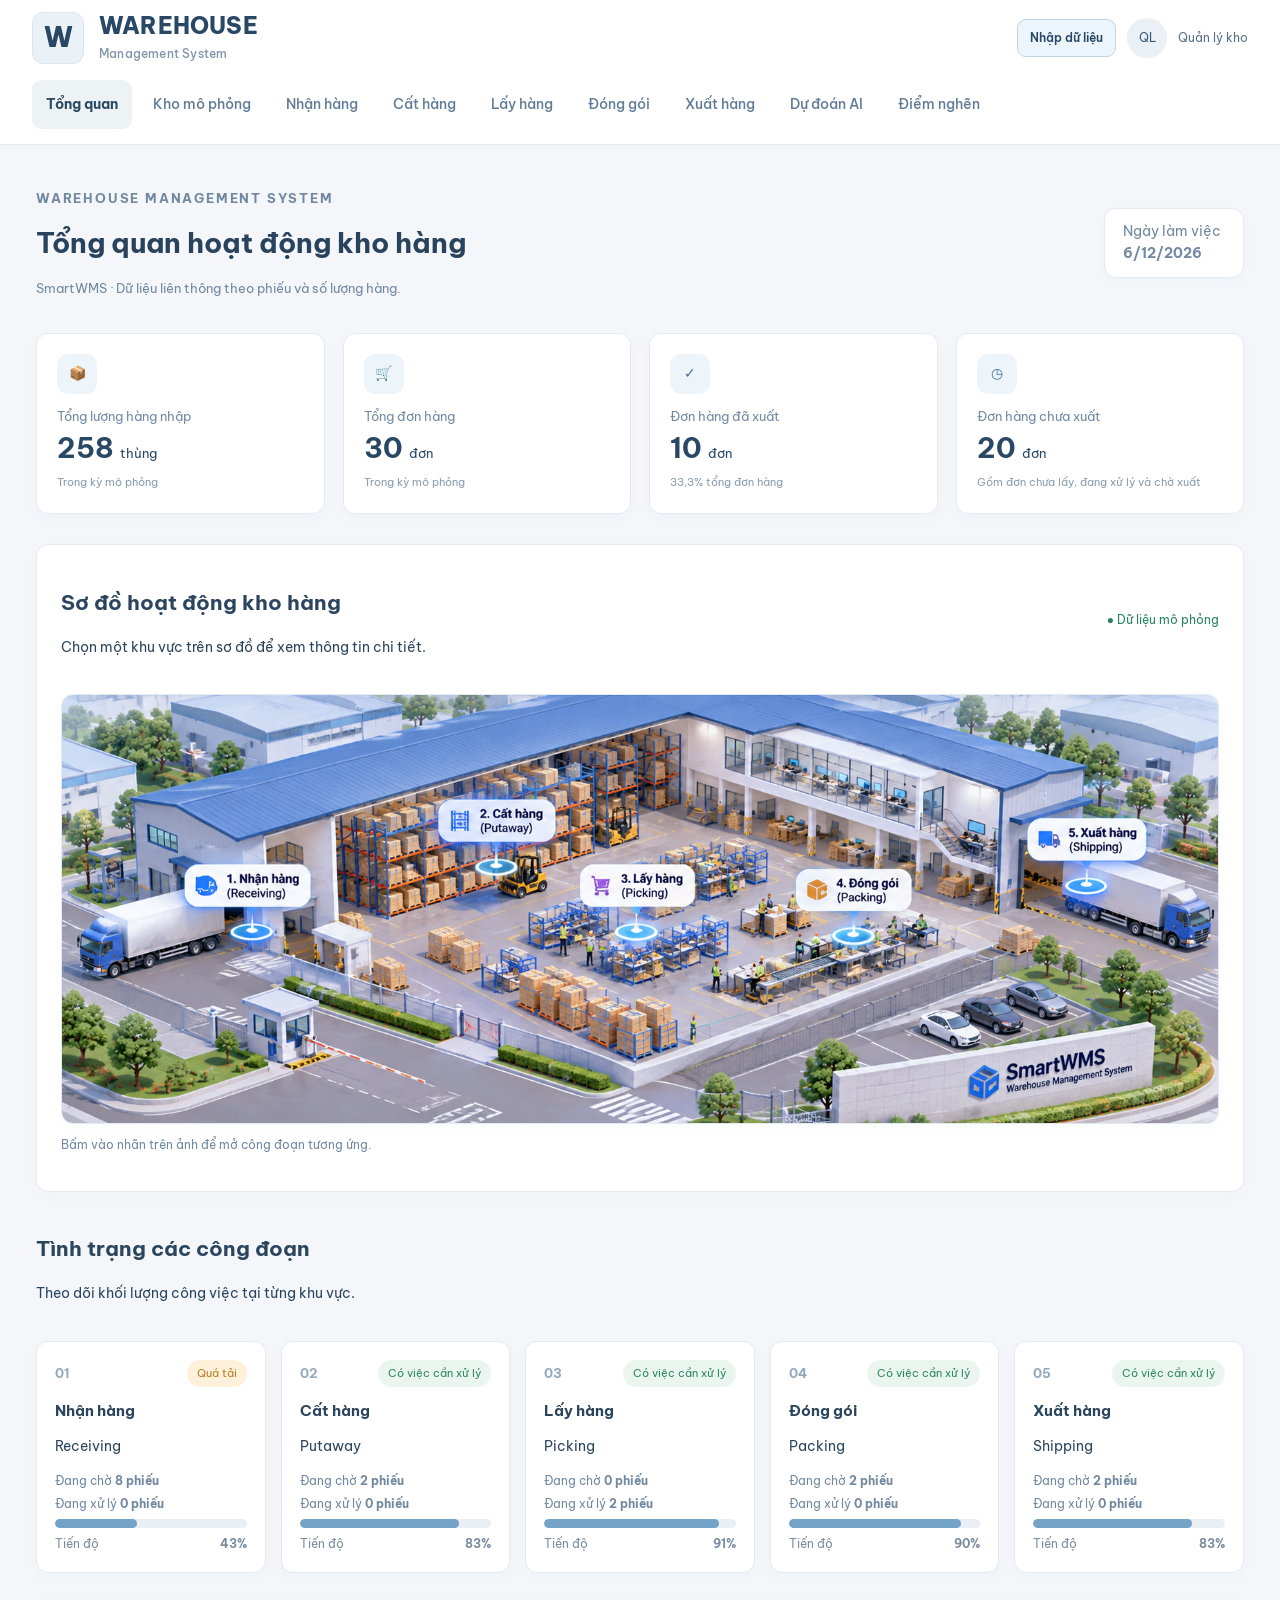
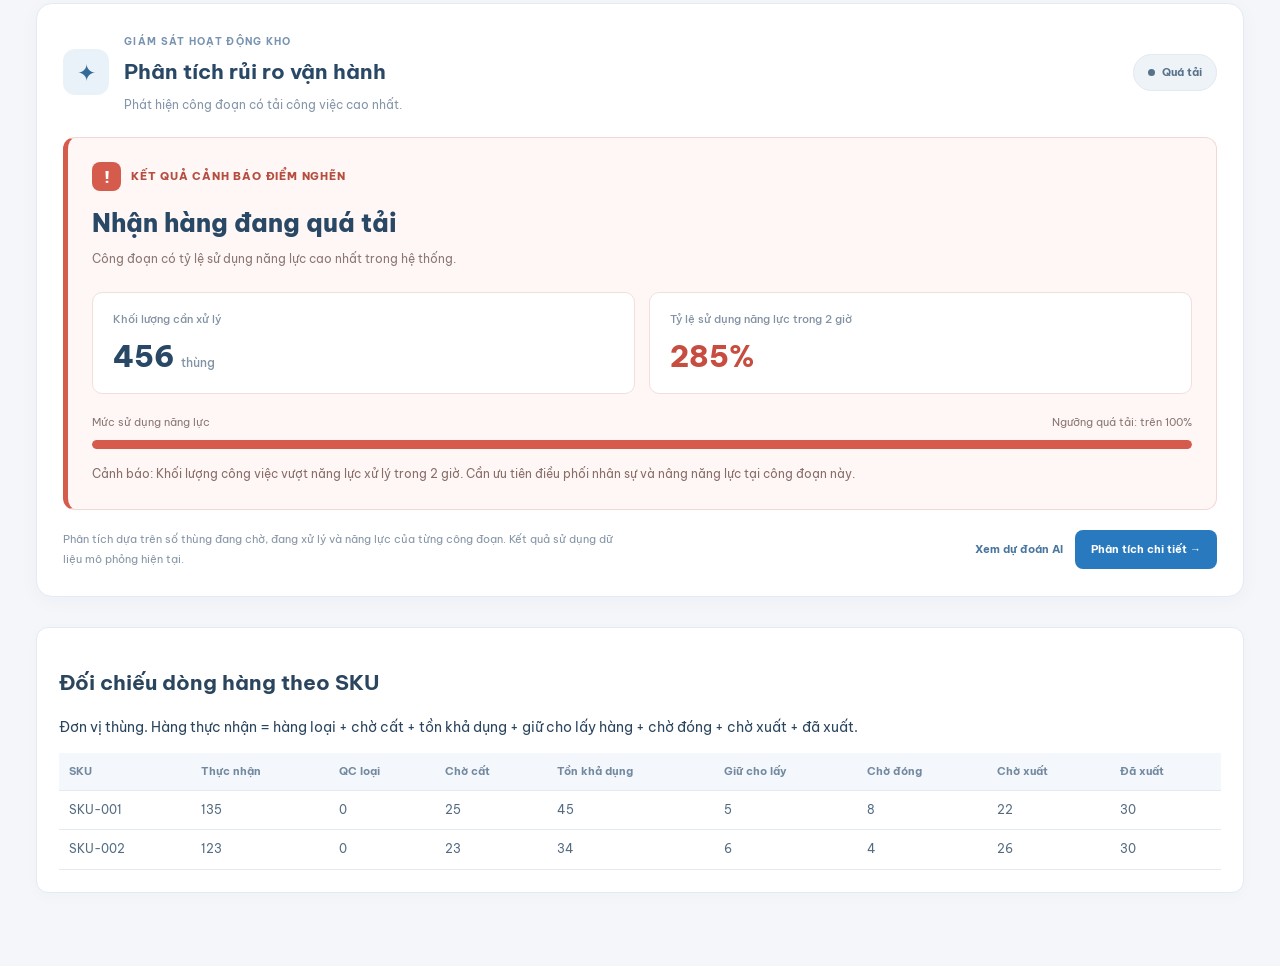
==== commit fb3a2d04: "Sửa chỗ phân tích trang tổng quan cho thẩm mỹ" ====
--- a/index.html
+++ b/index.html
@@ -4,10 +4,377 @@
 <head>
     <meta charset="UTF-8">
     <meta name="viewport" content="width=device-width, initial-scale=1.0">
-    <title>WMS - Hệ thống quản lý kho</title>
+    <title>SmartWMS - Tổng quan hoạt động kho</title>
+
     <link rel="stylesheet" href="style.css?v=7">
-<link rel="stylesheet" href="smartwms-unified.css?v=1">
+    <link rel="stylesheet" href="smartwms-unified.css?v=1">
+
+    <link rel="preconnect" href="https://fonts.googleapis.com">
+    <link rel="preconnect" href="https://fonts.gstatic.com" crossorigin>
+    <link href="https://fonts.googleapis.com/css2?family=Be+Vietnam+Pro:wght@400;500;600;700;800&display=swap" rel="stylesheet">
+
+<style>
+/* ==================================
+   PHÂN TÍCH RỦI RO - SMARTWMS
+================================== */
+
+.risk-section {
+    margin: 30px 0;
+    padding: 26px;
+    background: #ffffff;
+    border: 1px solid #e3eaf2;
+    border-radius: 16px;
+    font-family: 'Be Vietnam Pro', sans-serif;
+    box-shadow: 0 4px 20px rgba(36, 64, 95, 0.035);
+}
+
+.risk-header {
+    display: flex;
+    justify-content: space-between;
+    align-items: center;
+    flex-wrap: wrap;
+    gap: 18px;
+    margin-bottom: 22px;
+}
+
+.risk-header-left {
+    display: flex;
+    align-items: center;
+    gap: 15px;
+}
+
+.risk-header-icon {
+    width: 46px;
+    height: 46px;
+    background: #eaf2f9;
+    border-radius: 12px;
+    color: #346a98;
+    display: flex;
+    align-items: center;
+    justify-content: center;
+    font-size: 23px;
+    flex-shrink: 0;
+}
+
+.risk-eyebrow {
+    font-size: 10px;
+    font-weight: 700;
+    letter-spacing: 1.3px;
+    color: #7894b0;
+}
+
+.risk-header h2 {
+    margin: 5px 0 6px;
+    font-size: 21px;
+    font-weight: 700;
+    color: #294866;
+}
+
+.risk-header p {
+    margin: 0;
+    font-size: 12px;
+    color: #8596a8;
+    line-height: 1.7;
+}
+
+.risk-badge {
+    display: inline-flex;
+    align-items: center;
+    gap: 7px;
+    background: #eef3f8;
+    color: #58728b;
+    border: 1px solid #e1e9f1;
+    border-radius: 30px;
+    padding: 9px 14px;
+    font-size: 11px;
+    font-weight: 700;
+    white-space: nowrap;
+}
+
+.risk-badge::before {
+    content: "";
+    width: 7px;
+    height: 7px;
+    background: currentColor;
+    border-radius: 50%;
+}
+
+/* KHUNG KẾT QUẢ CHÍNH */
+
+.risk-result {
+    background: #fff7f5;
+    border: 1px solid #f0d9d4;
+    border-left: 5px solid #d55b4c;
+    border-radius: 12px;
+    padding: 24px;
+    transition: background .2s ease;
+}
+
+.risk-result-top {
+    display: flex;
+    align-items: center;
+    gap: 10px;
+    margin-bottom: 15px;
+}
+
+.risk-alert-icon {
+    width: 29px;
+    height: 29px;
+    background: #d55b4c;
+    color: #ffffff;
+    display: flex;
+    align-items: center;
+    justify-content: center;
+    border-radius: 8px;
+    font-size: 17px;
+    font-weight: 800;
+    flex-shrink: 0;
+}
+
+.risk-result-label {
+    color: #b54d40;
+    font-size: 11px;
+    font-weight: 800;
+    letter-spacing: .8px;
+}
+
+.risk-stage {
+    margin: 0 0 8px;
+    font-size: 25px;
+    font-weight: 800;
+    line-height: 1.4;
+    color: #294866;
+}
+
+.risk-description {
+    margin: 0 0 22px;
+    font-size: 12px;
+    color: #8b7773;
+    line-height: 1.7;
+}
+
+/* HAI CHỈ SỐ QUAN TRỌNG */
+
+.risk-metrics {
+    display: grid;
+    grid-template-columns: repeat(2, minmax(0, 1fr));
+    gap: 14px;
+    margin-bottom: 20px;
+}
+
+.risk-metric {
+    padding: 18px 20px;
+    background: #ffffff;
+    border: 1px solid #f0e0dc;
+    border-radius: 10px;
+}
+
+.risk-metric-label {
+    display: block;
+    margin-bottom: 10px;
+    font-size: 11px;
+    font-weight: 500;
+    color: #8292a4;
+}
+
+.risk-metric-value {
+    display: block;
+    font-size: 29px;
+    font-weight: 800;
+    color: #294866;
+    line-height: 1.3;
+    overflow-wrap: anywhere;
+}
+
+.risk-metric-value small {
+    font-size: 12px;
+    font-weight: 500;
+    color: #8393a5;
+}
+
+#risk-percent {
+    color: #c64d40;
+}
+
+.risk-progress-header {
+    display: flex;
+    justify-content: space-between;
+    align-items: center;
+    gap: 12px;
+    margin-bottom: 9px;
+    font-size: 11px;
+    color: #8a7773;
+}
+
+.risk-progress {
+    height: 9px;
+    background: #f0dcd7;
+    border-radius: 20px;
+    overflow: hidden;
+}
+
+.risk-progress-fill {
+    height: 100%;
+    width: 0%;
+    background: #d55b4c;
+    border-radius: 20px;
+    transition: width .4s ease;
+}
+
+.risk-explanation {
+    margin: 14px 0 0;
+    font-size: 12px;
+    color: #886e69;
+    line-height: 1.8;
+}
+
+/* CHÂN KHUNG */
+
+.risk-footer {
+    display: flex;
+    justify-content: space-between;
+    align-items: center;
+    flex-wrap: wrap;
+    gap: 16px;
+    padding-top: 20px;
+}
+
+.risk-footer-note {
+    max-width: 570px;
+    margin: 0;
+    color: #8595a6;
+    font-size: 11px;
+    line-height: 1.8;
+}
+
+.risk-links {
+    display: flex;
+    align-items: center;
+    gap: 12px;
+    flex-wrap: wrap;
+}
+
+.risk-secondary-link {
+    color: #49769e;
+    font-size: 11px;
+    font-weight: 700;
+    text-decoration: none;
+}
+
+.risk-primary-link {
+    display: inline-flex;
+    align-items: center;
+    justify-content: center;
+    padding: 11px 16px;
+    background: #2879bd;
+    color: #ffffff !important;
+    border-radius: 8px;
+    font-size: 11px;
+    font-weight: 700;
+    text-decoration: none;
+    transition: background .2s ease;
+}
+
+.risk-primary-link:hover {
+    background: #1d659f;
+}
+
+/* CẢNH BÁO VÀNG */
+
+.risk-section[data-risk="MEDIUM"] .risk-result {
+    background: #fffbf1;
+    border-color: #efdfb8;
+    border-left-color: #d59b35;
+}
+
+.risk-section[data-risk="MEDIUM"] .risk-alert-icon,
+.risk-section[data-risk="MEDIUM"] .risk-progress-fill {
+    background: #d59b35;
+}
+
+.risk-section[data-risk="MEDIUM"] .risk-result-label,
+.risk-section[data-risk="MEDIUM"] #risk-percent {
+    color: #ad7c23;
+}
+
+.risk-section[data-risk="MEDIUM"] .risk-badge {
+    background: #fff3d9;
+    color: #a8781f;
+    border-color: #f0dfb8;
+}
+
+/* TRẠNG THÁI XANH */
+
+.risk-section[data-risk="LOW"] .risk-result {
+    background: #f2faf5;
+    border-color: #cfe8da;
+    border-left-color: #33986d;
+}
+
+.risk-section[data-risk="LOW"] .risk-alert-icon,
+.risk-section[data-risk="LOW"] .risk-progress-fill {
+    background: #33986d;
+}
+
+.risk-section[data-risk="LOW"] .risk-result-label,
+.risk-section[data-risk="LOW"] #risk-percent {
+    color: #287e59;
+}
+
+.risk-section[data-risk="LOW"] .risk-badge {
+    background: #e8f6ed;
+    color: #287e59;
+    border-color: #cfe8da;
+}
+
+.risk-hidden-summary {
+    display: none !important;
+}
+
+/* RESPONSIVE */
+
+@media (max-width: 768px) {
+    .risk-section {
+        padding: 18px;
+    }
+
+    .risk-result {
+        padding: 18px;
+    }
+
+    .risk-header h2 {
+        font-size: 19px;
+    }
+
+    .risk-stage {
+        font-size: 21px;
+    }
+
+    .risk-metric-value {
+        font-size: 25px;
+    }
+}
+
+@media (max-width: 520px) {
+    .risk-metrics {
+        grid-template-columns: 1fr;
+    }
+
+    .risk-header-left {
+        align-items: flex-start;
+    }
+
+    .risk-footer {
+        align-items: flex-start;
+    }
+
+    .risk-links {
+        width: 100%;
+    }
+}
+</style>
 </head>
+
 <body>
 
 <header class="topbar">
@@ -32,7 +399,9 @@
     </nav>
 
     <div class="user">
-        <a class="data-import-link" href="import.html">Nhập dữ liệu</a>
+        <a class="data-import-link" href="import.html">
+            Nhập dữ liệu
+        </a>
         <span class="avatar">QL</span>
         <span>Quản lý kho</span>
     </div>
@@ -40,19 +409,27 @@
 
 <main class="container">
 
+    <!-- TỔNG QUAN -->
+
     <section class="page-heading">
         <div>
             <p class="eyebrow">WAREHOUSE MANAGEMENT SYSTEM</p>
             <h1>Tổng quan hoạt động kho hàng</h1>
-            <p class="subheading">SmartWMS · Dữ liệu liên thông theo phiếu và số lượng hàng.</p>
-        </div>
+            <p class="subheading">
+                SmartWMS · Dữ liệu liên thông theo phiếu và số lượng hàng.
+            </p>
+        </div>
+
         <div class="date-box">
             <span>Ngày làm việc</span>
             <strong id="today"></strong>
         </div>
     </section>
 
+    <!-- KPI -->
+
     <section class="overview-grid">
+
         <div class="overview-card">
             <span class="card-icon">📦</span>
             <p>Tổng lượng hàng nhập</p>
@@ -78,11 +455,17 @@
             <span class="card-icon">◷</span>
             <p>Đơn hàng chưa xuất</p>
             <h2>0 <small>đơn</small></h2>
-            <span class="card-note warning-text">Gồm đơn chưa lấy, đang xử lý và chờ xuất</span>
-        </div>
+            <span class="card-note warning-text">
+                Gồm đơn chưa lấy, đang xử lý và chờ xuất
+            </span>
+        </div>
+
     </section>
 
+    <!-- SƠ ĐỒ KHO -->
+
     <section class="warehouse-section">
+
         <div class="section-heading">
             <div>
                 <h2>Sơ đồ hoạt động kho hàng</h2>
@@ -94,19 +477,42 @@
         <div class="warehouse-map">
             <img src="warehouse.png" alt="Sơ đồ kho hàng">
 
-            <a class="hotspot receiving" href="stage.html?stage=receiving" aria-label="Nhận hàng" style="--x:10.6%;--y:39.6%;--w:10.9%"></a>
-            <a class="hotspot putaway" href="stage.html?stage=putaway" aria-label="Cất hàng" style="--x:32.5%;--y:24.4%;--w:10.2%"></a>
-            <a class="hotspot picking" href="stage.html?stage=picking" aria-label="Lấy hàng" style="--x:44.8%;--y:39.5%;--w:10.0%"></a>
-            <a class="hotspot packing" href="stage.html?stage=packing" aria-label="Đóng gói" style="--x:63.5%;--y:40.5%;--w:10.0%"></a>
-            <a class="hotspot shipping" href="stage.html?stage=shipping" aria-label="Xuất hàng" style="--x:83.5%;--y:28.8%;--w:10.3%"></a>
+            <a class="hotspot receiving"
+               href="stage.html?stage=receiving"
+               aria-label="Nhận hàng"
+               style="--x:10.6%;--y:39.6%;--w:10.9%"></a>
+
+            <a class="hotspot putaway"
+               href="stage.html?stage=putaway"
+               aria-label="Cất hàng"
+               style="--x:32.5%;--y:24.4%;--w:10.2%"></a>
+
+            <a class="hotspot picking"
+               href="stage.html?stage=picking"
+               aria-label="Lấy hàng"
+               style="--x:44.8%;--y:39.5%;--w:10.0%"></a>
+
+            <a class="hotspot packing"
+               href="stage.html?stage=packing"
+               aria-label="Đóng gói"
+               style="--x:63.5%;--y:40.5%;--w:10.0%"></a>
+
+            <a class="hotspot shipping"
+               href="stage.html?stage=shipping"
+               aria-label="Xuất hàng"
+               style="--x:83.5%;--y:28.8%;--w:10.3%"></a>
         </div>
 
         <p class="image-caption">
             Bấm vào nhãn trên ảnh để mở công đoạn tương ứng.
         </p>
+
     </section>
 
+    <!-- TÌNH TRẠNG 5 CÔNG ĐOẠN -->
+
     <section class="process-section">
+
         <div class="section-heading">
             <div>
                 <h2>Tình trạng các công đoạn</h2>
@@ -127,8 +533,13 @@
                     <span>Đang chờ <b>0 phiếu</b></span>
                     <span>Đang xử lý <b>0 phiếu</b></span>
                 </div>
-                <div class="progress-bar"><span style="width:0%"></span></div>
-                <div class="progress-label"><span>Tiến độ</span><b>—</b></div>
+                <div class="progress-bar">
+                    <span style="width:0%"></span>
+                </div>
+                <div class="progress-label">
+                    <span>Tiến độ</span>
+                    <b>—</b>
+                </div>
             </a>
 
             <a class="process-card" href="stage.html?stage=putaway">
@@ -142,8 +553,13 @@
                     <span>Đang chờ <b>0 phiếu</b></span>
                     <span>Đang xử lý <b>0 phiếu</b></span>
                 </div>
-                <div class="progress-bar"><span style="width:0%"></span></div>
-                <div class="progress-label"><span>Tiến độ</span><b>—</b></div>
+                <div class="progress-bar">
+                    <span style="width:0%"></span>
+                </div>
+                <div class="progress-label">
+                    <span>Tiến độ</span>
+                    <b>—</b>
+                </div>
             </a>
 
             <a class="process-card" href="stage.html?stage=picking">
@@ -157,8 +573,13 @@
                     <span>Đang chờ <b>0 phiếu</b></span>
                     <span>Đang xử lý <b>0 phiếu</b></span>
                 </div>
-                <div class="progress-bar"><span style="width:0%"></span></div>
-                <div class="progress-label"><span>Tiến độ</span><b>—</b></div>
+                <div class="progress-bar">
+                    <span style="width:0%"></span>
+                </div>
+                <div class="progress-label">
+                    <span>Tiến độ</span>
+                    <b>—</b>
+                </div>
             </a>
 
             <a class="process-card" href="stage.html?stage=packing">
@@ -172,8 +593,13 @@
                     <span>Đang chờ <b>0 phiếu</b></span>
                     <span>Đang xử lý <b>0 phiếu</b></span>
                 </div>
-                <div class="progress-bar"><span style="width:0%"></span></div>
-                <div class="progress-label"><span>Tiến độ</span><b>—</b></div>
+                <div class="progress-bar">
+                    <span style="width:0%"></span>
+                </div>
+                <div class="progress-label">
+                    <span>Tiến độ</span>
+                    <b>—</b>
+                </div>
             </a>
 
             <a class="process-card" href="stage.html?stage=shipping">
@@ -187,44 +613,142 @@
                     <span>Đang chờ <b>0 phiếu</b></span>
                     <span>Đang xử lý <b>0 phiếu</b></span>
                 </div>
-                <div class="progress-bar"><span style="width:0%"></span></div>
-                <div class="progress-label"><span>Tiến độ</span><b>—</b></div>
+                <div class="progress-bar">
+                    <span style="width:0%"></span>
+                </div>
+                <div class="progress-label">
+                    <span>Tiến độ</span>
+                    <b>—</b>
+                </div>
             </a>
 
         </div>
     </section>
 
-    <section class="ai-section" id="ai">
-        <div class="ai-heading">
-            <span class="ai-icon">✦</span>
-            <div>
-                <h2>Phân tích rủi ro vận hành</h2>
-                <p>Điểm rủi ro được tính từ các phiếu đang chờ và đang xử lý.</p>
+    <!-- ==================================
+         CẢNH BÁO ĐIỂM NGHẼN MỚI
+    ================================== -->
+
+    <section class="risk-section" id="ai" data-risk="LOW">
+
+        <div class="risk-header">
+
+            <div class="risk-header-left">
+                <span class="risk-header-icon">✦</span>
+
+                <div>
+                    <span class="risk-eyebrow">
+                        GIÁM SÁT HOẠT ĐỘNG KHO
+                    </span>
+                    <h2>Phân tích rủi ro vận hành</h2>
+                    <p>
+                        Phát hiện công đoạn có tải công việc cao nhất.
+                    </p>
+                </div>
             </div>
-        </div>
-
-        <div class="ai-content" id="bottleneck">
-            <div>
-                <span class="ai-label">CẢNH BÁO ĐIỂM NGHẼN</span>
-                <h3><span id="video-summary">Phân tích điểm nghẽn theo công đoạn</span></h3>
-                <p>
-                    Tải công việc được tính từ số thùng cần xử lý và năng lực của từng công đoạn.
-                </p>
-                <a href="bottleneck_analysis.html" class="detail-link">
-                    Mở phân tích điểm nghẽn →
+
+            <span class="risk-badge" id="risk-badge">
+                Đang phân tích
+            </span>
+
+        </div>
+
+        <div class="risk-result" id="bottleneck">
+
+            <div class="risk-result-top">
+                <span class="risk-alert-icon">!</span>
+                <span class="risk-result-label">
+                    KẾT QUẢ CẢNH BÁO ĐIỂM NGHẼN
+                </span>
+            </div>
+
+            <h3 class="risk-stage" id="risk-stage">
+                Đang phân tích dữ liệu...
+            </h3>
+
+            <p class="risk-description" id="risk-description">
+                Hệ thống đang xác định công đoạn có tỷ lệ tải cao nhất.
+            </p>
+
+            <div class="risk-metrics">
+
+                <div class="risk-metric">
+                    <span class="risk-metric-label">
+                        Khối lượng cần xử lý
+                    </span>
+
+                    <strong class="risk-metric-value">
+                        <span id="risk-workload">—</span>
+                        <small>thùng</small>
+                    </strong>
+                </div>
+
+                <div class="risk-metric">
+                    <span class="risk-metric-label">
+                        Tỷ lệ sử dụng năng lực trong 2 giờ
+                    </span>
+
+                    <strong class="risk-metric-value" id="risk-percent">
+                        —
+                    </strong>
+                </div>
+
+            </div>
+
+            <div class="risk-progress-header">
+                <span>Mức sử dụng năng lực</span>
+                <span>Ngưỡng quá tải: trên 100%</span>
+            </div>
+
+            <div class="risk-progress">
+                <div class="risk-progress-fill"
+                     id="risk-progress-fill"></div>
+            </div>
+
+            <p class="risk-explanation" id="risk-explanation">
+                Kết quả sẽ cập nhật theo dữ liệu kho.
+            </p>
+
+            <!-- Giữ ID để tương thích wms-video.js -->
+            <span id="video-summary" class="risk-hidden-summary"></span>
+
+        </div>
+
+        <div class="risk-footer">
+
+            <p class="risk-footer-note">
+                Phân tích dựa trên số thùng đang chờ,
+                đang xử lý và năng lực của từng công đoạn.
+                Kết quả sử dụng dữ liệu mô phỏng hiện tại.
+            </p>
+
+            <div class="risk-links">
+                <a class="risk-secondary-link"
+                   href="ai_dashboard.html">
+                    Xem dự đoán AI
+                </a>
+
+                <a class="risk-primary-link"
+                   href="bottleneck_analysis.html">
+                    Phân tích chi tiết →
                 </a>
             </div>
 
-            <div class="prediction-box">
-                <span>Tải và năng lực</span>
-                <a href="ai_dashboard.html">Xem điểm theo công đoạn</a>
-            </div>
-        </div>
+        </div>
+
     </section>
+
+    <!-- ĐỐI CHIẾU DÒNG HÀNG -->
 
     <section class="panel">
         <h2>Đối chiếu dòng hàng theo SKU</h2>
-        <p>Đơn vị thùng. Hàng thực nhận = hàng loại + chờ cất + tồn khả dụng + giữ cho lấy hàng + chờ đóng + chờ xuất + đã xuất.</p>
+
+        <p>
+            Đơn vị thùng. Hàng thực nhận = hàng loại + chờ cất
+            + tồn khả dụng + giữ cho lấy hàng + chờ đóng
+            + chờ xuất + đã xuất.
+        </p>
+
         <div class="table-wrap">
             <table>
                 <thead>
@@ -240,6 +764,7 @@
                         <th>Đã xuất</th>
                     </tr>
                 </thead>
+
                 <tbody id="inventory-body"></tbody>
             </table>
         </div>
@@ -247,79 +772,260 @@
 
 </main>
 
+<!-- ==================================
+     JAVASCRIPT GỐC
+================================== -->
+
 <script src="wms-demo.js?v=7"></script>
+
 <script>
-    document.getElementById("today").textContent = new Date().toLocaleDateString("vi-VN");
-
-    function renderOverview() {
-        const summary = WmsDemo.overview();
-        const formatter = new Intl.NumberFormat("vi-VN", {maximumFractionDigits: 1});
-        const cards = document.querySelectorAll(".overview-grid .overview-card");
-        const counts = [
-            summary.received,
-            summary.orders,
-            summary.completed,
-            summary.orders - summary.completed
-        ];
-
-        cards.forEach((card, i) => {
-            card.querySelector("h2").firstChild.nodeValue = formatter.format(counts[i]) + " ";
-        });
-
-        cards[2].querySelector(".card-note").textContent = summary.orders
-            ? formatter.format(100 * summary.completed / summary.orders) + "% tổng đơn hàng"
+document.getElementById("today").textContent =
+    new Date().toLocaleDateString("vi-VN");
+
+function renderOverview() {
+    const summary = WmsDemo.overview();
+    const formatter = new Intl.NumberFormat("vi-VN", {
+        maximumFractionDigits: 1
+    });
+
+    const cards = document.querySelectorAll(
+        ".overview-grid .overview-card"
+    );
+
+    const counts = [
+        summary.received,
+        summary.orders,
+        summary.completed,
+        summary.orders - summary.completed
+    ];
+
+    cards.forEach((card, i) => {
+        card.querySelector("h2").firstChild.nodeValue =
+            formatter.format(counts[i]) + " ";
+    });
+
+    cards[2].querySelector(".card-note").textContent =
+        summary.orders
+            ? formatter.format(
+                100 * summary.completed / summary.orders
+              ) + "% tổng đơn hàng"
             : "Chưa có dữ liệu";
 
-        document.querySelectorAll(".process-card").forEach(card => {
-            const stage = new URL(card.href).searchParams.get("stage");
-            const rows = summary.stages[stage];
-            const metric = WmsDemo.analysis().find(item => item.stage === stage);
-            const pending = rows.filter(row => row.status === "PENDING").length;
-            const active = rows.filter(row => row.status === "IN_PROGRESS").length;
-            const completed = rows.length - pending - active;
-            const percent = rows.length ? Math.round(100 * completed / rows.length) : 0;
-            const status = card.querySelector(".status");
-
-            status.textContent = metric.risk === "HIGH"
+    const analysis = WmsDemo.analysis();
+
+    document.querySelectorAll(".process-card").forEach(card => {
+        const stage = new URL(card.href).searchParams.get("stage");
+        const rows = summary.stages[stage] || [];
+        const metric = analysis.find(item => item.stage === stage);
+
+        if (!metric) return;
+
+        const pending = rows.filter(
+            row => row.status === "PENDING"
+        ).length;
+
+        const active = rows.filter(
+            row => row.status === "IN_PROGRESS"
+        ).length;
+
+        const completed = rows.length - pending - active;
+
+        const percent = rows.length
+            ? Math.round(100 * completed / rows.length)
+            : 0;
+
+        const status = card.querySelector(".status");
+
+        status.textContent =
+            metric.risk === "HIGH"
                 ? "Quá tải"
                 : metric.workload
                     ? "Có việc cần xử lý"
                     : "Đã xử lý hết";
 
-            status.classList.toggle("warning", metric.risk === "HIGH");
-
-            const [waiting, processing] = card.querySelectorAll(".process-data b");
-            waiting.textContent = pending + " phiếu";
-            card.querySelector(".process-data").title =
-                metric.ready + " lô/đơn chưa tạo phiếu · " +
-                metric.workload + " thùng cần xử lý";
-            processing.textContent = active + " phiếu";
-            card.querySelector(".progress-bar span").style.width = percent + "%";
-            card.querySelector(".progress-label b").textContent =
-                rows.length ? percent + "%" : "—";
+        status.classList.toggle(
+            "warning",
+            metric.risk === "HIGH"
+        );
+
+        const [waiting, processing] =
+            card.querySelectorAll(".process-data b");
+
+        waiting.textContent = pending + " phiếu";
+
+        card.querySelector(".process-data").title =
+            metric.ready + " lô/đơn chưa tạo phiếu · " +
+            metric.workload + " thùng cần xử lý";
+
+        processing.textContent = active + " phiếu";
+
+        card.querySelector(".progress-bar span").style.width =
+            percent + "%";
+
+        card.querySelector(".progress-label b").textContent =
+            rows.length ? percent + "%" : "—";
+    });
+
+    const inventory = WmsDemo.inventory();
+
+    const escapeHtml = value =>
+        String(value ?? "").replace(/[&<>"']/g, c => ({
+            "&": "&amp;",
+            "<": "&lt;",
+            ">": "&gt;",
+            '"': "&quot;",
+            "'": "&#39;"
+        }[c]));
+
+    document.getElementById("inventory-body").innerHTML =
+        inventory.map(item => `
+            <tr>
+                <td>${escapeHtml(item.sku)}</td>
+                <td>${formatter.format(item.received || 0)}</td>
+                <td>${formatter.format(item.rejected || 0)}</td>
+                <td>${formatter.format(item.toStore || 0)}</td>
+                <td>${formatter.format(item.free || 0)}</td>
+                <td>${formatter.format(item.reserved || 0)}</td>
+                <td>${formatter.format(item.toPack || 0)}</td>
+                <td>${formatter.format(item.toShip || 0)}</td>
+                <td>${formatter.format(item.shipped || 0)}</td>
+            </tr>
+        `).join("");
+
+    updateRiskCard(analysis);
+}
+
+/* ==================================
+   CẬP NHẬT CẢNH BÁO TỰ ĐỘNG
+================================== */
+
+function updateRiskCard(stats) {
+    if (!stats) {
+        stats = WmsDemo.analysis();
+    }
+
+    if (!Array.isArray(stats) || !stats.length) return;
+
+    const names = {
+        receiving: "Nhận hàng",
+        putaway: "Cất hàng",
+        picking: "Lấy hàng",
+        packing: "Đóng gói",
+        shipping: "Xuất hàng"
+    };
+
+    const format = value =>
+        Number(value || 0).toLocaleString("vi-VN", {
+            maximumFractionDigits: 1
         });
 
-        const inventory = WmsDemo.inventory();
-        document.getElementById("inventory-body").innerHTML = inventory.map(item =>
-            '<tr><td>' + item.sku +
-            '</td><td>' + item.received +
-            '</td><td>' + item.rejected +
-            '</td><td>' + item.toStore +
-            '</td><td>' + item.free +
-            '</td><td>' + item.reserved +
-            '</td><td>' + item.toPack +
-            '</td><td>' + item.toShip +
-            '</td><td>' + item.shipped +
-            '</td></tr>'
-        ).join('');
-    }
-
-    renderOverview();
-    window.addEventListener("pageshow", renderOverview);
-    window.addEventListener("storage", renderOverview);
-    window.addEventListener("wms:change", renderOverview);
+    const worst = [...stats].sort(
+        (a, b) =>
+            Number(b.loadPercent || 0) -
+            Number(a.loadPercent || 0)
+    )[0];
+
+    const workload = Number(worst.workload || 0);
+    const percent = Number(worst.loadPercent || 0);
+
+    const risk = workload <= 0
+        ? "LOW"
+        : worst.risk === "HIGH"
+            ? "HIGH"
+            : worst.risk === "MEDIUM"
+                ? "MEDIUM"
+                : "LOW";
+
+    const section = document.getElementById("ai");
+
+    section.dataset.risk = risk;
+
+    const badge = document.getElementById("risk-badge");
+    const stageTitle = document.getElementById("risk-stage");
+    const description = document.getElementById("risk-description");
+    const explanation = document.getElementById("risk-explanation");
+
+    badge.textContent =
+        risk === "HIGH"
+            ? "Quá tải"
+            : risk === "MEDIUM"
+                ? "Cần theo dõi"
+                : "Trong năng lực";
+
+    if (workload <= 0) {
+        stageTitle.textContent =
+            "Không phát hiện điểm nghẽn hiện tại";
+
+        description.textContent =
+            "Các công đoạn không có khối lượng cần xử lý.";
+
+    } else {
+        const stageName = names[worst.stage] || worst.stage;
+
+        stageTitle.textContent =
+            stageName +
+            (
+                risk === "HIGH"
+                    ? " đang quá tải"
+                    : risk === "MEDIUM"
+                        ? " cần theo dõi"
+                        : " đang trong năng lực"
+            );
+
+        description.textContent =
+            "Công đoạn có tỷ lệ sử dụng năng lực cao nhất trong hệ thống.";
+    }
+
+    document.getElementById("risk-workload").textContent =
+        format(workload);
+
+    document.getElementById("risk-percent").textContent =
+        format(percent) + "%";
+
+    document.getElementById("risk-progress-fill").style.width =
+        Math.max(0, Math.min(100, percent)) + "%";
+
+    if (workload <= 0) {
+        explanation.textContent =
+            "Hiện chưa có khối lượng chờ xử lý tại các công đoạn.";
+
+    } else if (risk === "HIGH") {
+        explanation.textContent =
+            "Cảnh báo: Khối lượng công việc vượt năng lực xử lý " +
+            "trong 2 giờ. Cần ưu tiên điều phối nhân sự và " +
+            "nâng năng lực tại công đoạn này.";
+
+    } else if (risk === "MEDIUM") {
+        explanation.textContent =
+            "Tải công việc đang ở mức cần theo dõi. " +
+            "Nên giám sát để hạn chế nguy cơ ùn tắc.";
+
+    } else {
+        explanation.textContent =
+            "Khối lượng công việc hiện nằm trong năng lực " +
+            "xử lý dự kiến của công đoạn.";
+    }
+}
+
+/* KHỞI TẠO VÀ ĐỒNG BỘ DỮ LIỆU */
+
+function refreshDashboard() {
+    try {
+        renderOverview();
+    } catch (error) {
+        console.error("Lỗi cập nhật Tổng quan:", error);
+    }
+}
+
+refreshDashboard();
+
+window.addEventListener("pageshow", refreshDashboard);
+window.addEventListener("storage", refreshDashboard);
+window.addEventListener("wms:change", refreshDashboard);
 </script>
 
+<!-- Giữ file phân tích gốc cho các trang khác -->
 <script src="wms-video.js?v=7"></script>
+
 </body>
 </html>
